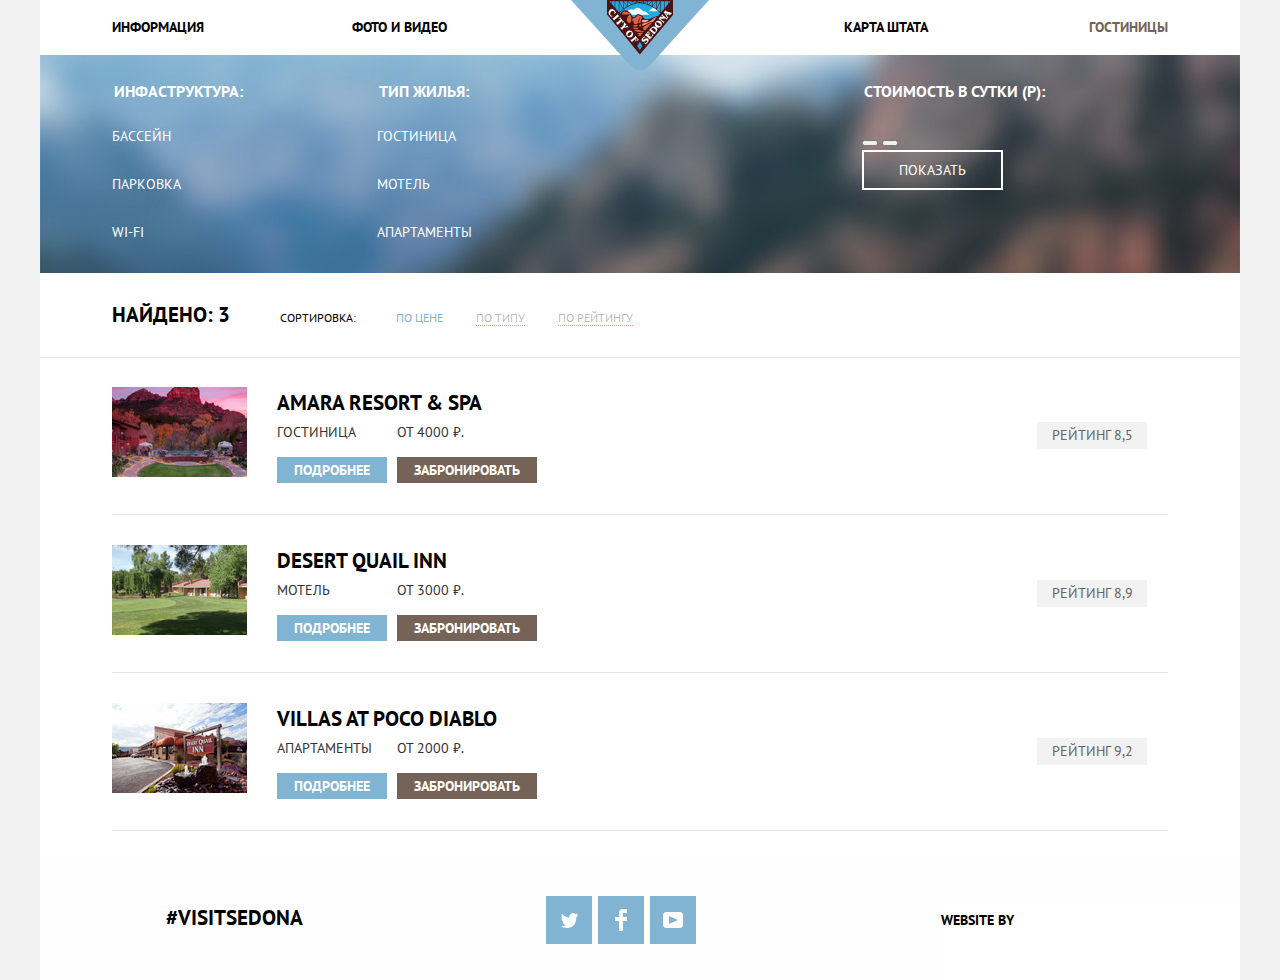
==== catalog.html @ f80f7713 "Добавляет оформление главной страницы" ====
<!DOCTYPE html>
<html lang="ru">

<head>
  <meta charset="utf-8">
  <title>HTML Academy: Седона</title>
  <link href="https://fonts.googleapis.com/css?family=PT+Sans:400,700&amp;subset=cyrillic" rel="stylesheet">
  <link href="css/normalize.css" rel="stylesheet">
  <link href="css/style.css" rel="stylesheet">
</head>

<body class= "catalog-page">
  <div class="general-background">
    <header class="main-header">

      <nav class="main-navigation">
        <a class="main-header-logo">
        <img src="img/logo-sedona.svg" width="138" height="70" alt="Логотип СЕДОНА">
        </a>
        <ul class="site-navigation">
          <li class="left-column">
            <a href="#">Информация</a>
          </li>
          <li class="left-column indent">
            <a href="#">Фото и Видео</a>
          </li>
          <li class="right-column">
            <a href="#">Карта штата</a>
          </li>
          <li class="right-column">
            <a class="current" href="catalog.html">Гостиницы</a>
          </li>
        </ul>
      </nav>

    </header>

  <main class="container">
    <div class="promo-catalog">
    <section class="filters">
      <h2 class="visually-hidden">Фильтр гостиниц</h2>

      <form class="filter" method="get" action="https://echo.htmlacademy.ru/" oninput="#">
        <fieldset>
          <legend class="name-search">
            Инфаструктура:
          </legend>
          <ul class="list-option">
            <li class="filter-option">
              <input class="visually-hidden filter-input filter-input-checkbox" type="checkbox" name="pool" id="filter-pool" checked>
                <label for="filter-pool">
              Бассейн
                </label>
            </li>
            <li class="filter-option">
              <input class="visually-hidden filter-input filter-input-checkbox" type="checkbox" name="parking" id="filter-parking">
                <label for="filter-parking">
              Парковка
                </label>
            </li>
            <li class="filter-option">
              <input class="visually-hidden filter-input filter-input-checkbox" type="checkbox" name="wifi" id="filter-wifi">
                <label for="filter-wifi">
              WI-FI
                </label>
            </li>
          </ul>

        </fieldset>

        <fieldset>
          <legend class="name-search">
            Тип жилья:
          </legend>
          <ul class="list-option">
            <li class="filter-option">
              <input class="visually-hidden filter-input filter-input-checkbox" type="checkbox" name="hotel " id="filter-hotel" checked>
                <label for="filter-hotel">
              Гостиница
                </label>
            </li>
            <li class="filter-option">
              <input class="visually-hidden filter-input filter-input-checkbox" type="checkbox" name="motel" id="filter-motel" checked>
                <label for="filter-motel">
              Мотель
                </label>
            </li>
            <li class="filter-option">
              <input class="visually-hidden filter-input filter-input-checkbox" type="checkbox" name="apartments" id="filter-apartments" checked>
                <label for="filter-apartments">
              Апартаменты
                </label>
            </li>
          </ul>

        </fieldset>
        <fieldset>
          <legend class="name-search">
            Стоимость в сутки (Р):
          </legend>

            <div class="filter-interval">
              <!-- <label>
                От
                <input type="number" name="min-interval" value="0">
              </label>
              <label>
                До
                <input type="number" name="max-interval" value="3000">
              </label> -->
            </div>

            <div class="filter-form">  <!--контейнеры для визуальной состовляющей кнопки выбора диапозона -->
              <div class="filter-range-wrapper">
                <div class="filter-range">
                  <div class="filter-range-scale">
                    <div class="filter-range-bar">
                    </div>
                  </div>

                <button class="filter-range-handle min">
                </button> <!-- ползунок-->
                <button class="filter-range-handle max">
                </button> <!-- ползунок-->
                </div>
              </div>
            </div>
            <button type="submit" class="filter-button"> Показать </button>

        </fieldset>

      </form>
    </section>
  </div>

    <section class="sorting">
      <div class="sorting-results-left">
        <p>
          Найдено: 3
        </p>
      </div>
      <div>
        <ul class="sorting-results-center">
          <li>
            Сортировка:
          </li>
          <li class="sorting-results-active">
            <a href="#" class="element-active"> По цене</a>
          </li>
          <li class="sorting-results-active">
              <a  href="#"> По типу</a>
          </li>
          <li class="sorting-results-active">
            <a  href="#">По рейтингу</a>
          </li>
        </ul>
      </div>
      <div class="sorting-results-right">      <!-- контейнер для стрелочек -->
        <a class="arrow-icon-down" href="#"> </a>
        <a class="arrow-icon-up" href="#"> </a>
      </div>
    </section>

    <section class="catalog">
      <h2 class="visually-hidden">Каталог гостиниц</h2>
      <ul class="catalog-list">

        <li class="catalog-item">

          <div class="catalog-item-image">
            <a href="catalog-item.html">
                <img src="img/1-hotel.jpg" alt="Гостиница Amara Resort & Spa" width="135" height="90">
              </a>
          </div>

          <div class="catalog-item-info">

          <h3 >
            <a href="catalog-item" class="item-name">Amara Resort & Spa </a>
          </h3>

          <div class="price-type">
          <p>
            Гостиница
          </p>
          <p>
             От 4000 ₽.
          </p>

          </div>
          <a class="detail" href="#">Подробнее</a>
          <a class="button" href="#">Забронировать</a>
          </div>

          <div class="rating star">
            Рейтинг 8,5
          </div>
        </li>

        <li class="catalog-item">

          <div class="catalog-item-image">
            <a href="catalog-item.html">
                <img src="img/2-hotel.jpg" alt="Мотель Desert Quail Inn" width="135" height="90">
              </a>
          </div>

          <div class="catalog-item-info">
          <h3>
            <a href="catalog-item" class="item-name">Desert Quail Inn </a>
          </h3>

          <div class="price-type">
          <p>
            Мотель
          </p>
          <p>
             От 3000 ₽.
          </p>
        </div>
          <a class="detail" href="#">Подробнее</a>
          <a class="button" href="#">Забронировать</a>
          </div>

          <div class="rating star">
            Рейтинг 8,9
          </div>
        </li>

        <li class="catalog-item">

          <div class="catalog-item-image">
            <a href="catalog-item.html">
                <img src="img/3-hotel.jpg" alt="Апартаменты Villas At Poco Diablo " width="135" height="90">
              </a>
          </div>

          <div class="catalog-item-info">
          <h3>
            <a href="catalog-item" class="item-name">Villas At Poco Diablo </a>
          </h3>

          <div class="price-type">
          <p>
            Апартаменты
          </p>
          <p>
            От 2000 ₽.
          </p>
        </div>

          <a class="detail" href="#">Подробнее</a>
          <a class="button" href="#">Забронировать</a>
          </div>

          <div class="rating star">
            Рейтинг 9,2
          </div>
        </li>
      </ul>
    </section>
  </main>
  <footer class="main-footer">
    <div class="footer-hashtag">
      #VISITSEDONA
    </div>
    <div class="footer-social">
      <ul>
        <li>
          <a class="social-button" href="#">
            <span class="visually-hidden">Подписывайтесь в Twitter!</span>
            <svg xmlns="http://www.w3.org/2000/svg" xmlns:xlink="http://www.w3.org/1999/xlink" width="17" height="15" viewBox="0 0 17 15">
              <path fill="#FFF" d="M10.95.144c1.685-.496 2.984.27 3.577 1.179.673-.231 1.331-.481 2.011-.708a2.345 2.345 0 0 1-.857 1.768c.685.17 1.304-.491 1.304-.491-.169 1-1.006 1.788-1.563 2.024-.231 6.75-3.175 11.217-10.077 11.082h-.446c-.41 0-4.164-.46-4.898-1.887 2.271.196 3.893-.422 4.693-1.177-.96-.3-2.679-.477-2.979-2.95.349.106.564.228 1.19.119C1.705 8.247.374 7.53.448 5.33c.285.328 1.067.536 1.34.472C1.085 5.561-.182 2.442.894.85c1.818 1.854 3.735 3.606 7.152 3.773C8.254 2.33 9.183.793 10.95.144z"/>
            </svg>
          </a>
        </li>
        <li>
          <a class="social-button" href="#">
            <span class="visually-hidden">Присоединяйтесь в Facebook</span>
            <svg xmlns="http://www.w3.org/2000/svg" width="12" height="22" viewBox="0 0 12 22">
              <path fill="#FFF" d="M12 4V0H8a4 4 0 0 0-4 4v4H0v4h4v10h4V12h4V8H8V4h4z"/>
            </svg>
          </a>
        </li>
        <li>
          <a class="social-button" href="#">
            <span class="visually-hidden">Смотрите нас на Youtube</span>
            <svg xmlns="http://www.w3.org/2000/svg" xmlns:xlink="http://www.w3.org/1999/xlink" width="20" height="16" viewBox="0 0 20 16">
              <path fill="#FFF" d="M17 0H3C1.35 0 0 1.35 0 3v10c0 1.65 1.35 3 3 3h14c1.65 0 3-1.35 3-3V3c0-1.65-1.35-3-3-3zM6.027 11.998V4.002L15.014 8l-8.987 3.998z"/>
            </svg>
          </a>
        </li>
      </ul>
    </div>
    <div class="footer-copyright">
      <p>
        Website by
      </p>
      <a class="html-academy" href="https://up.htmlacademy.ru/htmlcss/22">
        <span class="visually-hidden">Разработано HTML Academy</span>
        <svg id="Layer_1" data-name="Layer 1" xmlns="http://www.w3.org/2000/svg" viewBox="0 0 108.08 36.85"><title>logo-htmlacademy-small1</title>
          <path fill="#231f20" d="M44.61,26.88a2,2,0,0,0,.55-0.1v1.33a3.25,3.25,0,0,1-1.18.21,1.67,1.67,0,0,1-1.67-1,4.84,4.84,0,0,1-3.14,1.08c-1.51,0-2.91-.83-2.91-2.55,0-2.13,2-2.79,3.71-2.79a11.08,11.08,0,0,1,2.17.25v-0.3c0-1-.76-1.77-2.19-1.77a7.42,7.42,0,0,0-3,.64v-1.7a10.21,10.21,0,0,1,3.19-.55c2.36,0,3.81,1.12,3.81,3.65v3a0.54,0.54,0,0,0,.49.59h0.17Zm-6.44-1.13A1.35,1.35,0,0,0,39.63,27h0.11a3.39,3.39,0,0,0,2.41-1V24.58a9.72,9.72,0,0,0-1.81-.21c-1,0-2.16.33-2.16,1.38h0Zm12.36-6.11a5,5,0,0,1,2.57.64V22a4.08,4.08,0,0,0-2.3-.7,2.75,2.75,0,1,0,0,5.49,5,5,0,0,0,2.43-.64v1.71a6.27,6.27,0,0,1-2.76.57A4.21,4.21,0,0,1,46,24.51q0-.21,0-0.41a4.32,4.32,0,0,1,4.18-4.46h0.38Zm12.17,7.24a2,2,0,0,0,.55-0.1v1.33a3.25,3.25,0,0,1-1.18.21,1.67,1.67,0,0,1-1.67-1,4.84,4.84,0,0,1-3.14,1.08c-1.51,0-2.91-.83-2.91-2.55,0-2.13,2-2.79,3.71-2.79a11.08,11.08,0,0,1,2.17.25v-0.3c0-1-.76-1.77-2.19-1.77a7.42,7.42,0,0,0-3,.64v-1.7a10.21,10.21,0,0,1,3.19-.55c2.36,0,3.81,1.12,3.81,3.65v3a0.54,0.54,0,0,0,.49.59h0.17Zm-6.44-1.13A1.35,1.35,0,0,0,57.73,27h0.11a3.39,3.39,0,0,0,2.41-1V24.58a9.72,9.72,0,0,0-1.81-.21c-1.06,0-2.16.33-2.16,1.38h0ZM73,16V28.2H71.35V26.88a3.88,3.88,0,0,1-3.19,1.54,4.4,4.4,0,0,1,0-8.78,3.81,3.81,0,0,1,3,1.3V16H73Zm-4.53,5.22a2.76,2.76,0,1,0,0,5.52A2.86,2.86,0,0,0,71.15,25V23A2.91,2.91,0,0,0,68.49,21.27ZM79,19.64c3.31,0,4.46,2.68,3.92,5.09H76.7c0.21,1.5,1.67,2.11,3.19,2.11a6.11,6.11,0,0,0,2.64-.59v1.6a7.14,7.14,0,0,1-3,.57C77,28.42,74.78,27,74.78,24a4.18,4.18,0,0,1,4-4.39H79Zm0.09,1.54a2.28,2.28,0,0,0-2.44,2.1v0.06H81.3A2,2,0,0,0,79.13,21.18Zm5.73,7V19.87h1.65v1a3.81,3.81,0,0,1,2.78-1.27A2.86,2.86,0,0,1,91.89,21a4.12,4.12,0,0,1,2.91-1.33A3.06,3.06,0,0,1,98,23V28.2h-1.9V23.05a1.59,1.59,0,0,0-1.42-1.75H94.42a2.8,2.8,0,0,0-2.07,1.12V28.2h-1.9V23.05A1.59,1.59,0,0,0,89,21.31H88.8a3,3,0,0,0-2.21,1.29v5.63H84.86Zm21.31-8.33h1.9l-3.91,9.46c-0.9,2.17-2.09,2.86-3.35,2.86a4.76,4.76,0,0,1-1.1-.14V30.46a2.86,2.86,0,0,0,.85.12c0.9,0,1.58-.64,2.07-1.9l0.17-.42-4-8.4h2l2.86,6.29ZM38.73,1.46V6.22a3.81,3.81,0,0,1,2.7-1.14,3.25,3.25,0,0,1,3.44,3.4v5.15H43V8.72a1.81,1.81,0,0,0-1.61-2h-0.3a2.93,2.93,0,0,0-2.32,1.39v5.52h-1.9V1.46h1.9ZM49.94,2.31v3h3V6.91h-3v3.81c0,1.1.5,1.46,1.58,1.46a4.49,4.49,0,0,0,1.69-.33v1.6A6.8,6.8,0,0,1,51,13.8a2.55,2.55,0,0,1-2.86-2.74V6.89H46.58V5.26h1.5V2.74Zm5.4,11.31V5.28H57v1A3.81,3.81,0,0,1,59.77,5a2.86,2.86,0,0,1,2.6,1.33A4.12,4.12,0,0,1,65.28,5,3.06,3.06,0,0,1,68.44,8.4v5.21h-1.9V8.46a1.59,1.59,0,0,0-1.42-1.75H64.89a2.8,2.8,0,0,0-2.07,1.12v5.78h-1.9V8.46A1.59,1.59,0,0,0,59.5,6.71H59.27A3,3,0,0,0,57.06,8v5.63H55.34ZM71.17,1.45H73V13.6H71.17V1.45ZM14.71,0H14.55L0,1.54V28.21l14.55,8.66,14.55-8.66V1.54Zm12.5,27.1L14.55,34.64,1.9,27.12V16.18l12.59,7.5V25L5.86,19.9v1.31l8.68,5.21v1.39L5.87,22.65V24l8.68,5.21,8.75-5.24V18.31L27.2,16V27.12Zm0-12.53-3.48,2-1.6,1L14.51,13v1.31L21,18.23H21l-0.14.09-1,.54-5.37-3.2V17l4.24,2.52-1,.67-3.2-1.9v1.31l2.1,1.24L14.5,22.1,2,14.65,14.51,7.11Zm0-1.32L14.49,5.76,1.91,13.25v-10L14.56,1.92,27.21,3.25v10h0Z" transform="translate(0 -0.02)/>
        </svg>

      </a>
    </div>
  </footer>
  </div>
</body>

</html>
---- css/style.css ----
body {
  margin: 0;
  padding: 0;

  font-family: "PT Sans", Arial, sans-serif;
  font-size: 14px;
  line-height: 24px;
  font-weight: 700;
  color: #000000;
  text-transform: uppercase;

  background-color: #f2f2f2;
}
a {
  text-decoration: none;
}
.visually-hidden {
  position: absolute;
  width: 1px;
  height: 1px;
  margin: -1px;
  border: 0;
  padding: 0;
  clip: rect(0 0 0 0);
  overflow: hidden;
}
.general-background {
  background-color: #ffffff;
}
.main-navigation {
  font-size: 14px;
  line-height: 26px;
  font-weight: 700;
  color: #000000;

}
.site-navigation {
  list-style:none;
  padding: 0;
}
.site-navigation a {
  color: #000000;
 text-decoration: none;   /*Оставлю обнуление, без него страшно, вдруг все сломается как-нибудь */
}
.site-navigation a:hover,
.site-navigation a:focus {
  color: #81b3d2;
 }
.site-navigation a:active {
  color: #000000;
  opacity: 0.3;
 }
.site-navigation a.current {
  color: #766357;
}
.site-navigation a.current:hover,
.site-navigation a.current:focus {
  color: #766357;
   }
.site-navigation a.current:active {
  color: #766357;
  opacity: 1;
 }
 .promo {
   background-image: url(../img/background.jpg);
   background-repeat: no-repeat;
   /* background-position: -56px; */
 }
 .promo-catalog {
   background-image: url(../img/catalog.jpg);
   background-repeat: no-repeat;
   /* background-position: -56px; */
   background-color: #303a3c;
   color: #ffffff;
 }
 .container .visually {
   font-size: 21px;
   font-weight: 700;
   line-height: 26px;
 }
 .container .visually,
 .container .visually-features {
   text-align: center;
 }

.features h2 {
  color: #333333 ;
  font-size: 14px;
  line-height: 26px;
  font-weight: 400;
}
.item-recommendations {
  background-color: #ffffff;
}
.features-list,
.features-item-recommendations {
  list-style: none;
}
.features-item,
.item-recommendations {
  text-align: center;
}
.features-item h3,
.item-recommendations h4 {
  font-size: 21px;
}
.features-item p,
.item-recommendations p {
  font-size: 14px;
  line-height: 21px;
  color: #333333 ;
  font-weight: 400;
}
.search {
  text-align: center;
  background-color: #ffffff;

}
.booking h2 {
  font-size: 30px;
  line-height: 36px;
  text-align: center;
}
.booking .booking-info {
  font-size: 14px;
  line-height: 24px;
  font-weight: 400;
  color:#333333;
  text-align: center;
}
.button-search {
  font: inherit;

  font-size: 21px;
  line-height: 26px;
  text-align: center;
  vertical-align: middle;
  color: #ffffff;
  border: none;
  width: 568px;
  height: 86px;

  background-color: #766357;
}
.booking .button-search:hover,
.booking .button-search:focus {
  background-color: #604e43;
}
.booking .button-search:active {
  background-color: #503e33;
  color: rgba(255, 255, 255, 0.3);
}
.booking .departure,
.booking .arrival {
  font-size: 14px;
}
.input-field {
  background-color: #f2f2f2;
  border: none;
  font-size: 14px;
  line-height: 26px;
  width: 308px;
  height: 36px;
  text-transform: uppercase;

}
.input-field:hover,
.input-field:focus {
  background-color: #ebebeb;
  border: none;
}
.input-field:focus {
  background-color: #ffffff;


}
.appointment-item .input-field::placeholder {
  color: #000000;
  font-weight: 700;
  opacity: 1;
}

input.days {
  width: 114px; /*тут будут иконки и размеры изменю */
  height: 38px;
}
.button-blue {
  font: inherit;
  color: #ffffff;
  background-color: #81b3d2;
  font-size: 21px;
  font-weight: 700;
  line-height: 26px;
  padding: 17px 20px 22px 20px;
  border: none;
  text-transform: uppercase;
  width: 458px;
}
.button-blue:hover,
.button-blue:focus {
  background-color: #669ec0;
}
.button-blue:active {
    background-color: #5496bd;
    color: rgba(255, 255, 255, 0.3);
}
.filter fieldset {
  border: none;
  margin: 0;
  padding: 0;
}
.filter legend {
  font-size: 16px;
  line-height: 21px;
}
.filter ul {
  list-style: none;
  font-size: 14px;
  line-height: 21px;
  font-weight: 400;
}
.filter .filter-button {
  font: inherit;
  color: #ffffff;
  padding: 6px 35px;
  font-weight: 400;
  text-align: center;
  text-transform: uppercase;
  background: 0 0;
  border: 2px solid #ffffff;

}
.filter .filter-button:hover,
.filter .filter-button:focus {
  color :#000000;
  background-color: #ffffff;
  border: none;
}
.sorting-results-left p {
  font-size: 21px;
  line-height: 26px;
  color: #000000;
  text-transform: uppercase;
}
.sorting-results-center li {
  font-size:12px;
  line-height: 18px;
  font-weight: 400;
  text-transform: uppercase;
  list-style: none;
}
.sorting-results-active a{
  color: rgba(0, 0, 0, 0.3);
  border-bottom: 1px dotted #81b3d2;
  text-decoration: none;
}
.sorting-results-active a:hover,
.sorting-results-active a:focus {
  color: #81b3d2;
}
.sorting-results-active a:active {
  color: #000000;
  border-bottom: 1px dashed transparent;
}
.sorting-results-active .element-active {
  color: #81b3d2;
  text-decoration: none;
  border-bottom: none;
}
.sorting-results-active .element-active:hover,
.sorting-results-active .element-active:focus {
  color: #81b3d2;
}
.sorting-results-active .element-active:active {
  color: #81b3d2;
}
.catalog li{
  list-style: none;
}
.catalog .item-name {
  color: #000000;
  font-size: 21px;
  line-height: 26px;
  font-weight: 700;
  text-decoration: none;
}
.catalog .item-name:hover,
.catalog .item-name:focus {
  color: #81b3d2;
}
.catalog .item-name:active {
  color: rgba(0, 0, 0, 0.3);
}
.catalog .price-type {
  color: #333333;
  font-size: 14px;
  font-weight: 400;
  line-height: 21px;
}
.detail {
  line-height: 21px;
  padding: 4px 17px;
  line-height: 21px;
  background-color: #81b3d2;
  color: #ffffff;
  border: none;
  text-decoration: none;
}
.detail:hover,
.detail:focus {
  background-color: #669ec0;
}
.detail:active {
  background-color: #5496bd;
  color: rgba(255, 255, 255, 0.3);
}
.button {
  padding: 4px 17px;
  line-height: 21px;
  background-color: #766357;
  color: #ffffff;
  border: none;
  text-decoration: none;
}
.button:hover,
.button:focus {
  background-color: #604e43;
}
.button:active {
  background-color: #503e33;
  color: rgba(255, 255, 255, 0.3);
}
.rating {
  color: #666666;
  font-size: 14px;
  font-weight: 400;
  line-height: 21px;
  width: 110px;
  background-color: #f2f2f2;
  text-align: center;
  padding-top: 3px;
  padding-bottom: 3px;

}
.footer-hashtag {
  font-size: 21px;
  line-height: 26px;
  color:#000000;
  font-weight: 700;
  border: none;
  text-align: center;


}
.footer-social ul {
  list-style: none;
  text-align: center;
}

.social-button {
  color: #81b3d2;
  text-decoration: none;
}

.social-button:hover,
.social-button:focus {
  color: #669ec0;
}

.social-button:active {
  color: #5496bd;
}
.footer-copyright {
  text-align: center;
  background-color: #ffffff;
}
.footer-copyright p {
  font-size: 14px;
  line-height: 26px;
}
.footer-copyright a {
  color: #000000;
  text-decoration: none;
}

.footer-copyright a:hover,
.footer-copyright a:focus {
  color: #81b3d2;
}

.footer-copyright a:active {
  color: #bdbbbc;
}



 /* СЕТКА header */

 .general-background {
  display: block;
  max-width: 1200px;
  width: 100%;
  min-width: 768px;
  margin-left: auto;
  margin-right: auto;

}
.main-header {
  /* margin-bottom: 56px; */
}
.main-navigation {
  display: flex;
  flex-direction: column;
  align-items: center;
}
.main-header-logo {
  width: 138px;
  height: 72px;
  order: 0;
  position: absolute;
  z-index: 2;

}
.site-navigation {
  display: flex;
  flex-direction: row;
  margin: 0;
  padding-left: 0;
  list-style: none;
  width: 1200px;

}
.left-column {
  width: 20%;
  padding-top:14px;
  padding-bottom: 15px;
  text-align: left;
  padding-left: 6%;
  box-sizing: border-box;
}
.indent {
  margin-right: 20%;
}
.right-column {
  width: 20%;
  padding-top: 14px;
  padding-bottom: 15px;
  text-align: right;
  padding-right: 6%;
  box-sizing: border-box;
}





/* СЕТКА промо */
.promo {
  position: relative;
  padding-top: 77px;
  height: 433px;
  background-size: cover;
}
.promo::after {
  content:'';
  position: absolute;
  bottom: 0px;
  left: 0px;
  display: block;
  width: 100%;
  height: 58px;
  background-image: url(../img/mask.svg);
  background-repeat: no-repeat;
  background-size: 100% 58px;
}
.promo img {
  display: block;
  margin: 0 auto;
  padding-bottom: 144px;
}



/* СЕТКА причина */
.cause {
  padding-top: 59px;
  padding-bottom: 50px;
  width: 600px;
  margin: 0 auto;
}
.cause .visually,
.cause .visually-features {
  margin: 0;
}
.cause .visually {
  margin-bottom: 29px;
}

/* Сетка преимущества с крупными блоками */
.features-list {
  display: flex;
  flex-wrap: wrap;
  padding: 0;
  margin-top: 0;
  margin-bottom: 0;
}
.features-item {

}
.features-item-container {
  display: flex;
}
.features-item-text-container {
  background-color: #81b3d2;
  color: #ffffff;
}
.features-item-text-container h3,
.features-item-text-container p  {
  margin: 0;
}
.features-item-text-container h3 {
  padding-top:45px;
  padding-bottom: 23px;
  width: 50%;
  margin-left: auto;
  margin-right: auto;
}
.features-item-text-container p {
  padding-bottom: 23px;
  width: 70%;
  margin-left: auto;
  margin-right: auto;

  color: #ffffff;
}
.features-item-text-container p:last-child {
  padding-bottom: 0px;
}
.features-item:nth-child(2) .features-item-text-container {
  order:2;
}
.features-item:nth-child(2) .features-item-img-container {
  order:1
}

.features-item-img-container {
  align-items: center;
  justify-content: center;
  height: 256px;
  overflow: hidden;
}


/* Сетка преимущества с h4 */
.features-item-recommendations {
  display: flex;
  flex-wrap: wrap;
  padding: 0;
  margin:0;
  list-style: none;

}
.features-item-recommendations li {
  flex-grow: 1;
  width: 33%;
  margin-top: 158px;
  padding-bottom: 84px;
}
.item-recommendations h4,
.item-recommendations p {
  margin: 0;
}
.item-recommendations h4 {
  padding-bottom: 22px;
  position: relative;
}
.item-recommendations p {
  width: 75%;
  margin-left: auto;
  margin-right: auto;
}

/* Последняя сетка преимуществ */
.last-features {
  display: flex;
  flex-wrap: wrap;
  padding: 0;
  margin:0;
  list-style: none;
  width: 100%;
  background-color: #eeeeee;
}
.last-features  {
  flex-grow: 1;
  width: 33.33%;
}
.last-features h3,
.last-features p  {
  margin: 0;
}
.last-features h3 {
  margin-top: 41px;
  padding-bottom: 22px;
  width: 40%;
  margin-left: auto;
  margin-right: auto;
}
.last-features p {
  padding-bottom: 23px;
  width: 70%;
  margin-left: auto;
  margin-right: auto;
}
.last-features p:last-child {
  padding-bottom: 59px;
}

/* Сетка бронирования */
.search {
  width: 568px;
  margin: 0 auto;
  padding: 0;
}
.search h2,
.search p {
  margin-bottom: 0;
}
.search h2 {
  margin-top: 44px;
  padding-bottom: 22px;
}
.search p {
  margin-top: 0px;
  padding-bottom: 39px;
  /* padding-bottom: 29px; */
}

/* Сетка для формы поиска */
.map {
  position: relative;
  background-color: green;
  background-image: url(../img/map.png);
  height: 593px;
  background-position: center 0;
  background-size: cover;
  position: relative;
}

.search-form {
  width: 458px;
  height: 287px;
  margin: 0;
  padding: 0;
  margin-right: auto;
  margin-left: auto;
  padding: 55px;
  background-color: #ffffff;

}
.appointment-form button{
  margin-right: auto;
  margin-left: auto;
}
.appointment-item {
  display: flex;
  align-items: center;
  position: relative;
}
.search-form p {
  margin-top: 0;
  margin-bottom: 29px;
}
.appointment-item label {
  margin-right: auto;
}
.arrival {
  padding-right: 21px;
}
.departure {
  padding-right: 17px;
}
.appointment-item .travel,
.appointment-item .travel {
  height: 38px;
  padding-top: 0;
  padding-bottom:0;
}
.search-form input:nth-child(3),
.search-form input:nth-child(4) {
  height: 38px;
  width: 38px;
  padding-top:0;
  padding-bottom:0;
  text-align: center;
}
.line-input {
  display: flex;
  justify-content: space-between;

}
.adulta-line-input label {
  padding-right: 41px;
}

.children-line-input label{
  padding-right: 27px;
}
.adulta-line-input p,
.children-line-input p {
  margin-bottom: 52px;
}

/*Cетка подвала  */
.main-footer {
  display: flex;
  width: 100%;
  justify-content: space-between;
  margin: 0;
  padding: 0;
  background-color: rgba(254,254,254,.9);
}
.footer-hashtag {
  padding-left: 126px;
  margin-top: 45px;
  padding-bottom: 49px;
}
.footer-social ul {
  display: flex;
  flex-wrap: wrap;
  justify-content: space-between;
  width: 150px;
  padding: 0px;
  margin: 0 auto;
  margin-top: 36px;
}
.social-button {
  display: flex;
  position: relative;
  width: 46px;
  height: 48px;
  background-color: #81b3d2;
  align-items: center;
  justify-content: center;
}
.social-button:hover,
.social-button:focus {
  background-color: #669ec0;
}
.social-button:active {
  background-color: #5496bd;
}
.social-button:active path {
  opacity: 0.3;
}

.footer-copyright {
  padding-right: 101px;
  margin-top: 39px;
  padding-bottom: 40px;
}
.footer-copyright p {
  margin: 0;
  padding-right: 8px;
}
.footer-copyright {
  display: flex;
  width: 200px;
  align-items: center;
  justify-content: center;
}
.html-academy {
  display: flex;
  width: 115px;
  height: 41px;
}
.html-academy {
  background-color: #ffffff;
}
.html-academy:hover path,
.html-academy:focus path {
  fill: #81b3d2;
}
.html-academy:active path {
  fill: #bdbbbc;
}




/*Год спустя делаю иконки */
.home-element::before {
  content: '';
  position: absolute;
  width: 75px;
  height: 72px;
  bottom: 75px;
  left: 41%;
  background-image: url(../img/icon-1.svg);
  background-repeat: no-repeat;
}
.food-element::before {
  content: '';
  position: absolute;
  width: 74px;
  height: 70px;
  bottom: 75px;
  left: 41%;
  background-image: url(../img/icon-3.svg);
  background-repeat: no-repeat;
}
.souvenir-element::before {
  content: '';
  position: absolute;
  width: 64px;
  height: 76px;
  bottom: 75px;
  left: 41%;
  background-image: url(../img/icon-2.svg);
  background-repeat: no-repeat;
}

button.icon-calendar {
  margin: 0;
  padding: 0;
}
.icon-calendar {
  position: relative;
  width: 38px;
  height: 38px;
  background-color: #f2f2f2;
  border: 0;
  cursor: pointer;
}
.icon-calendar:hover path,
.icon-calendar:focus path {
  fill: #000000;
}
.icon-calendar:active path {
  fill:#81b3d2;
}



.btn-minus-icon,
.btn-plus-icon {
  position: relative;
  width: 38px;
  height: 38px;
  padding: 0px;;
  margin: 0;
  background-color: #f2f2f2;
  border: 0;
  cursor: pointer;
}
.btn-minus-icon::before {
  content: '';
  position: absolute;
  width: 12px;
  height: 3px;
  background-image: url(../img/grey-minus.png);
  bottom: 17px;
  left: 13px;
}
.btn-minus-icon:hover::before,
.btn-minus-icon:focus::before {
  background-image: url(../img/black-minus.png);
}
.btn-minus-icon:active::before {
  background-image: url(../img/blue-minus.png);
}

.btn-plus-icon::before {
  content: '';
  position: absolute;
  width: 11px;
  height: 11px;
  background-image: url(../img/grey-plus.png);
  bottom: 13px;
  left: 14px;
}
.btn-plus-icon:hover::before,
.btn-plus-icon:focus::before {
  background-image: url(../img/black-plus.png);
}
.btn-plus-icon:active::before {
  background-image: url(../img/blue-plus.png);
}







/* Сетка для фильтров к каталогу */
.filter {
  display: flex;
  justify-content: flex-start;
  padding-right: 6%;
  padding-left: 6%;
  padding-bottom: 30px;
  padding-top: 26px;
}
.list-option li:first-child,
.list-option li:nth-child(2) {
  padding-bottom: 27px;
}

.filter fieldset:first-child {
  width: 265px;
}
.filter fieldset:nth-child(2) {
  width: 485px;
}

.list-option {
  padding-left: 0px;
  margin: 0;
}
.filter fieldset:last-child {
  ;
}
.name-search {
  padding-bottom: 24px;
}





/* Сетка для сортировки */
.sorting {
  display:flex;
  align-items: baseline;
  margin: 0;
  padding: 29px 6%;
  border-bottom: 1px solid #e5e5e5;
}
.sorting p {
  margin: 0;
  margin-right: 50px;
}


.sorting-results-center {
  display: flex;
  margin: 0;
  padding: 0;
  justify-content: flex-start;
  align-content: stretch;
}
.sorting-results-center li:first-child {
  padding-right: 40px;
}
.sorting-results-center li:nth-child(2),
.sorting-results-center li:nth-child(3) {
  padding-right: 33px;
}
.sorting-results-center li:last-child {
  margin-right: 505px;
}


/*  Сетка для каталога*/
.catalog-list {
  padding:0;
  margin:0;
  padding: 29px 6%;

}
.catalog-item {
  display: flex;
  width: 100%;
  flex-wrap: wrap;
  justify-content: flex-start;
  align-items: center ;
  padding-bottom: 30px;
  border-bottom: 1px solid #e5e5e5;
}
.catalog-list .catalog-item:nth-child(2),
.catalog-list .catalog-item:nth-child(3) {
  padding-top: 30px;

}
.catalog-item .catalog-item-image {
  padding-top: ;
  margin-right: 30px;
}
.catalog-item .catalog-item-info {
  margin-right: 500px;
}
.catalog-item-info h3 {
  margin-top: 0;
  margin-bottom: 6px;
}
.price-type {
  display: flex;
  justify-content: flex-start;
  align-items: center;

}
.price-type p {
  width: 120px;
  margin: 0;
  margin-bottom: 15px;
}
.detail {
  margin-right: 6px;
}
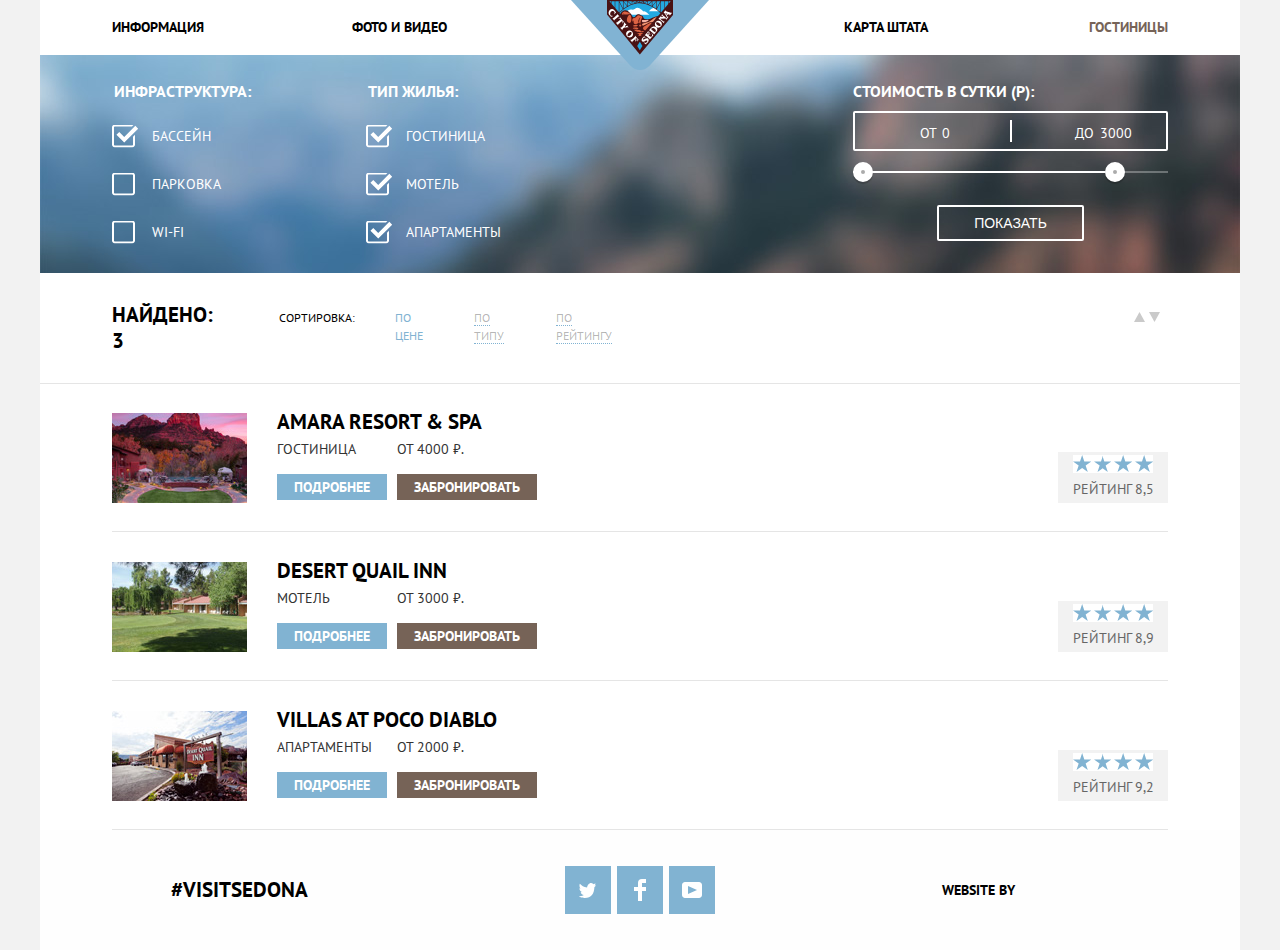
==== commit 18d0932f: "Добавляет исправления footer'a и разметки в catalog'e" ====
--- a/catalog.html
+++ b/catalog.html
@@ -43,24 +43,24 @@
       <form class="filter" method="get" action="https://echo.htmlacademy.ru/" oninput="#">
         <fieldset>
           <legend class="name-search">
-            Инфаструктура:
+            Инфраструктура:
           </legend>
-          <ul class="list-option">
-            <li class="filter-option">
-              <input class="visually-hidden filter-input filter-input-checkbox" type="checkbox" name="pool" id="filter-pool" checked>
-                <label for="filter-pool">
+          <ul class="filter-checkboxes">
+            <li>
+              <input class="visually-hidden filter-checkbox" type="checkbox" name="pool" id="pool" checked>
+                <label for="pool">
               Бассейн
                 </label>
             </li>
-            <li class="filter-option">
-              <input class="visually-hidden filter-input filter-input-checkbox" type="checkbox" name="parking" id="filter-parking">
-                <label for="filter-parking">
+            <li>
+              <input class="visually-hidden filter-checkbox" type="checkbox" name="parking" id="parking">
+                <label for="parking">
               Парковка
                 </label>
             </li>
-            <li class="filter-option">
-              <input class="visually-hidden filter-input filter-input-checkbox" type="checkbox" name="wifi" id="filter-wifi">
-                <label for="filter-wifi">
+            <li>
+              <input class="visually-hidden filter-checkbox" type="checkbox" name="wifi" id="wifi">
+                <label for="wifi">
               WI-FI
                 </label>
             </li>
@@ -72,62 +72,43 @@
           <legend class="name-search">
             Тип жилья:
           </legend>
-          <ul class="list-option">
-            <li class="filter-option">
-              <input class="visually-hidden filter-input filter-input-checkbox" type="checkbox" name="hotel " id="filter-hotel" checked>
-                <label for="filter-hotel">
+          <ul class="filter-checkboxes">
+            <li>
+              <input class="visually-hidden filter-checkbox" type="checkbox" name="hotel" id="hotel" checked>
+                <label for="hotel">
               Гостиница
                 </label>
             </li>
-            <li class="filter-option">
-              <input class="visually-hidden filter-input filter-input-checkbox" type="checkbox" name="motel" id="filter-motel" checked>
-                <label for="filter-motel">
+            <li>
+              <input class="visually-hidden filter-checkbox" type="checkbox" name="motel" id="motel" checked>
+                <label for="motel">
               Мотель
                 </label>
             </li>
-            <li class="filter-option">
-              <input class="visually-hidden filter-input filter-input-checkbox" type="checkbox" name="apartments" id="filter-apartments" checked>
-                <label for="filter-apartments">
+            <li>
+              <input class="visually-hidden filter-checkbox" type="checkbox" name="apartments" id="apartments" checked>
+                <label for="apartments">
               Апартаменты
                 </label>
             </li>
           </ul>
 
         </fieldset>
-        <fieldset>
-          <legend class="name-search">
-            Стоимость в сутки (Р):
-          </legend>
-
-            <div class="filter-interval">
-              <!-- <label>
-                От
-                <input type="number" name="min-interval" value="0">
-              </label>
-              <label>
-                До
-                <input type="number" name="max-interval" value="3000">
-              </label> -->
+        <div class="filter-range">
+          <div class="filter-range-title">Стоимость в сутки (р):</div>
+            <div class="price-controls">
+              <label class="min-price">от <input type="text" name="min-price" value="0"></label>
+              <label class="max-price">до <input type="text" name="max-price" value="3000"></label>
             </div>
-
-            <div class="filter-form">  <!--контейнеры для визуальной состовляющей кнопки выбора диапозона -->
-              <div class="filter-range-wrapper">
-                <div class="filter-range">
-                  <div class="filter-range-scale">
-                    <div class="filter-range-bar">
-                    </div>
-                  </div>
-
-                <button class="filter-range-handle min">
-                </button> <!-- ползунок-->
-                <button class="filter-range-handle max">
-                </button> <!-- ползунок-->
-                </div>
-              </div>
+            <div class="range-controls">
+            <div class="scale">
+            <div class="bar"></div>
             </div>
-            <button type="submit" class="filter-button"> Показать </button>
-
-        </fieldset>
+            <div class="range-toggle range-toggle-min"></div>
+            <div class="range-toggle range-toggle-max"></div>
+            </div>
+            <button class="btn-transparent" type="submit">Показать</button>
+        </div>
 
       </form>
     </section>
@@ -156,8 +137,15 @@
         </ul>
       </div>
       <div class="sorting-results-right">      <!-- контейнер для стрелочек -->
-        <a class="arrow-icon-down" href="#"> </a>
-        <a class="arrow-icon-up" href="#"> </a>
+        <a class="arrow-icon-up" href="#">
+          <svg xmlns="http://www.w3.org/2000/svg" width="11" height="10" viewBox="0 0 11 10"><path fill="#cacaca" d="M5.5 0L0 10h11z"/></svg>
+       </a>
+
+        <a class="arrow-icon-down" href="#">
+          <svg xmlns="http://www.w3.org/2000/svg" width="11" height="10" viewBox="0 0 11 10"><path fill="#cacaca" d="M5.5 10L0 0h11"/></svg>
+        </a>
+
+
       </div>
     </section>
 
@@ -192,8 +180,13 @@
           <a class="button" href="#">Забронировать</a>
           </div>
 
-          <div class="rating star">
+          <div class="rating">
+            <p class="star">
+              <span class="visually-hidden">Рейтинг жилья 4 звезды</span>
+            </p>
+            <p>
             Рейтинг 8,5
+            </p>
           </div>
         </li>
 
@@ -222,8 +215,13 @@
           <a class="button" href="#">Забронировать</a>
           </div>
 
-          <div class="rating star">
+          <div class="rating">
+            <p class="star">
+              <span class="visually-hidden">Рейтинг жилья 3 звезды</span>
+            </p>
+            <p>
             Рейтинг 8,9
+            </p>
           </div>
         </li>
 
@@ -253,8 +251,13 @@
           <a class="button" href="#">Забронировать</a>
           </div>
 
-          <div class="rating star">
+          <div class="rating">
+            <p class="star">
+              <span class="visually-hidden">Рейтинг жилья 2 звезды</span>
+            </p>
+            <p>
             Рейтинг 9,2
+          </p>
           </div>
         </li>
       </ul>
--- a/css/style.css
+++ b/css/style.css
@@ -372,7 +372,6 @@
 }
 .footer-copyright {
   text-align: center;
-  background-color: #ffffff;
 }
 .footer-copyright p {
   font-size: 14px;
@@ -632,7 +631,6 @@
 .search p {
   margin-top: 0px;
   padding-bottom: 39px;
-  /* padding-bottom: 29px; */
 }
 
 /* Сетка для формы поиска */
@@ -715,14 +713,23 @@
   display: flex;
   width: 100%;
   justify-content: space-between;
+  align-items: center;
   margin: 0;
   padding: 0;
   background-color: rgba(254,254,254,.9);
+  padding-top: 36px;
+  padding-bottom: 36px;
+}
+.over-map {
+  position: relative;
+  z-index: 1;
+  margin-top: -120px;
 }
 .footer-hashtag {
-  padding-left: 126px;
-  margin-top: 45px;
-  padding-bottom: 49px;
+  width: 33.33%;
+}
+.footer-social {
+  width: 33.33%;
 }
 .footer-social ul {
   display: flex;
@@ -731,7 +738,6 @@
   width: 150px;
   padding: 0px;
   margin: 0 auto;
-  margin-top: 36px;
 }
 .social-button {
   display: flex;
@@ -753,18 +759,13 @@
   opacity: 0.3;
 }
 
+.footer-copyright p {
+  margin: 0;
+  padding-right: 8px;
+}
 .footer-copyright {
-  padding-right: 101px;
-  margin-top: 39px;
-  padding-bottom: 40px;
-}
-.footer-copyright p {
-  margin: 0;
-  padding-right: 8px;
-}
-.footer-copyright {
-  display: flex;
-  width: 200px;
+  display: flex;
+  width: 33.33%;
   align-items: center;
   justify-content: center;
 }
@@ -773,9 +774,7 @@
   width: 115px;
   height: 41px;
 }
-.html-academy {
-  background-color: #ffffff;
-}
+
 .html-academy:hover path,
 .html-academy:focus path {
   fill: #81b3d2;
@@ -885,7 +884,26 @@
 .btn-plus-icon:active::before {
   background-image: url(../img/blue-plus.png);
 }
-
+.sorting-results-right {
+  width: 34px;
+}
+.arrow-icon-up {
+  /* padding-right: 10px; */
+}
+.arrow-icon-up:hover path,
+.arrow-icon-up:focus path {
+  fill: #000000;
+}
+.arrow-icon-up:active path{
+  fill: #81b3d2;
+}
+.arrow-icon-down:hover path,
+.arrow-icon-down:focus path {
+  fill: #000000;
+}
+.arrow-icon-down:active path{
+  fill: #81b3d2;
+}
 
 
 
@@ -901,31 +919,223 @@
   padding-bottom: 30px;
   padding-top: 26px;
 }
-.list-option li:first-child,
-.list-option li:nth-child(2) {
+.filter-checkboxes li:first-child,
+.filter-checkboxes li:nth-child(2) {
   padding-bottom: 27px;
 }
 
 .filter fieldset:first-child {
-  width: 265px;
+  width: 204px;
+  margin-right: 50px;
 }
 .filter fieldset:nth-child(2) {
   width: 485px;
 }
 
-.list-option {
+.filter-checkboxes {
   padding-left: 0px;
   margin: 0;
-}
-.filter fieldset:last-child {
-  ;
 }
 .name-search {
   padding-bottom: 24px;
 }
-
-
-
+.filter-range {
+  margin-right: 0;
+  margin-left: auto;
+}
+ /*Красивые чекбоксы  */
+ .visually-hidden:not(:focus):not(:active),
+input[type='checkbox'].visually-hidden,
+input[type='radio'].visually-hidden {
+  position: absolute;
+  width: 1px;
+  height: 1px;
+  margin: -1px;
+  border: 0;
+  padding: 0;
+  white-space: nowrap;
+  clip-path: inset(100%);
+  clip: rect(0 0 0 0);
+  overflow: hidden;
+}
+
+.filter-checkbox + label {
+  position: relative;
+  padding-left: 40px;
+  cursor: pointer;
+}
+
+.filter-checkbox + label::before {
+  content: "";
+  position: absolute;
+  left: 0;
+  top: 50%;
+  transform: translateY(-50%);
+  width: 23px;
+  height: 23px;
+  background-image: url("../img/checkbox-off.svg");
+  background-repeat: no-repeat;
+}
+
+.filter-checkbox:checked + label::before {
+  width: 27px;
+  background-image: url("../img/checkbox-on.svg");
+}
+
+.filter-checkbox:disabled + label {
+  color: #6a6a6a;
+}
+
+.filter-checkbox:disabled + label::before {
+  background-image: url("../img/checkbox-disabled-off.png");
+}
+
+.filter-checkbox:checked:disabled + label::before {
+  width: 27px;
+  background-image: url("../img/checkbox-disabled-on.png");
+}
+
+.filter-checkbox:focus + label::before {
+  outline: 1px dashed #ffffff;
+  outline-offset: 2px;
+}
+
+/*Сложный фильтр  */
+.filter-range {
+  width: 315px;
+  margin-left: auto;
+  margin-right: 0;
+  color: #ffffff;
+  text-transform: uppercase;
+}
+
+.filter-range-title {
+  margin-bottom: 9px;
+
+  font-weight: 600;
+  font-size: 16px;
+  line-height: 21px;
+}
+
+.price-controls {
+  position: relative;
+
+  height: 36px;
+  margin-bottom: 20px;
+
+  font-size: 0;
+  font-weight: 400;
+
+  border: 2px solid #ffffff;
+  border-radius: 2px;
+}
+
+.price-controls::after {
+  content: "";
+  position: absolute;
+  top: 50%;
+  left: 50%;
+
+  width: 2px;
+  height: 22px;
+
+  background: #ffffff;
+  transform: translate(-50%, -50%);
+}
+
+.price-controls label {
+  display: inline-block;
+
+  font-size: 14px;
+  line-height: 38px;
+  vertical-align: top;
+
+  cursor: pointer;
+}
+
+.price-controls .min-price,
+.price-controls .max-price {
+  width: 90px;
+  padding-left: 65px;
+}
+
+.price-controls input {
+  width: 50px;
+  margin: 0;
+
+  color: inherit;
+  font: inherit;
+
+  background: none;
+  border: none;
+}
+
+.range-controls {
+  position: relative;
+
+  margin-bottom: 32px;
+}
+
+.range-controls .scale {
+  height: 2px;
+
+  background: rgba(255, 255, 255, 0.3);
+}
+
+.range-controls .bar {
+  width: 80%;
+  height: 2px;
+
+  background: #ffffff;
+}
+
+.range-toggle {
+  position: absolute;
+  top: -9px;
+
+  width: 4px;
+  height: 4px;
+
+  background: #ababab;
+  border: 8px solid #ffffff;
+  border-radius: 50%;
+  box-shadow: 0 2px 1px 0 rgba(0, 1, 1, 0.2);
+  cursor: pointer;
+}
+
+.range-toggle:hover {
+  background: #1c4f80;
+}
+
+.range-toggle-min {
+  left: 0;
+}
+
+.range-toggle-max {
+  left: 80%;
+}
+
+.btn-transparent {
+  display: block;
+  margin: 0 auto;
+  padding: 6px 35px;
+
+  font-size: 14px;
+  line-height: 20px;
+  color: #ffffff;
+  text-transform: uppercase;
+
+  background: transparent;
+  border: 2px solid #ffffff;
+  border-radius: 2px;
+  cursor: pointer;
+}
+
+.btn-transparent:hover {
+  color: #000000;
+
+  background: #ffffff;
+}
 
 
 /* Сетка для сортировки */
@@ -965,7 +1175,7 @@
 .catalog-list {
   padding:0;
   margin:0;
-  padding: 29px 6%;
+  padding: 29px 6% 0px;
 
 }
 .catalog-item {
@@ -974,7 +1184,7 @@
   flex-wrap: wrap;
   justify-content: flex-start;
   align-items: center ;
-  padding-bottom: 30px;
+  padding-bottom: 28px;
   border-bottom: 1px solid #e5e5e5;
 }
 .catalog-list .catalog-item:nth-child(2),
@@ -983,15 +1193,23 @@
 
 }
 .catalog-item .catalog-item-image {
-  padding-top: ;
   margin-right: 30px;
 }
+.catalog-item-image a {
+  width: 0px;
+  height: 0px;
+  line-height: 0;
+}
+.catalog-item-image img {
+  vertical-align:middle;
+}
+
 .catalog-item .catalog-item-info {
-  margin-right: 500px;
+  margin-right: auto;
 }
 .catalog-item-info h3 {
-  margin-top: 0;
-  margin-bottom: 6px;
+  margin: -8px 0 4px;
+  padding: 0;
 }
 .price-type {
   display: flex;
@@ -1007,3 +1225,19 @@
 .detail {
   margin-right: 6px;
 }
+.rating {
+  align-self: flex-end;
+}
+.rating p:last-child {
+  margin: 0;
+  /* padding-top: 43px;  */
+}
+.star {
+  display: inline-block;
+  background-image: url(../img/star.svg);
+  background-repeat: space;
+  width: 80px;
+  height: 18px;
+  background-color: #ffffff;
+  margin: 0;
+}
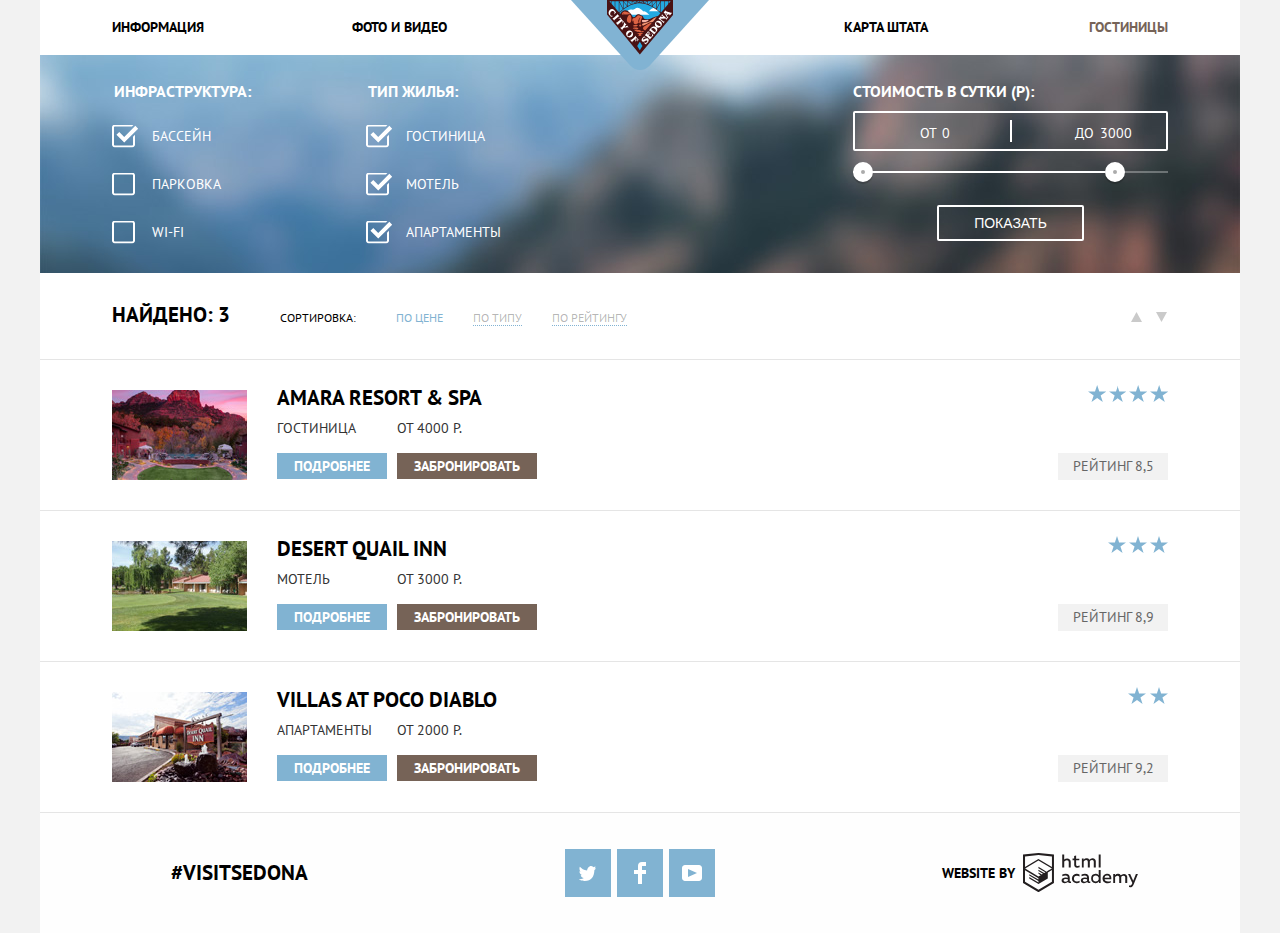
==== commit 358cc0dc: "Добавляет исправления каталога" ====
--- a/catalog.html
+++ b/catalog.html
@@ -14,7 +14,7 @@
     <header class="main-header">
 
       <nav class="main-navigation">
-        <a class="main-header-logo">
+        <a class="main-header-logo" href="index.html">
         <img src="img/logo-sedona.svg" width="138" height="70" alt="Логотип СЕДОНА">
         </a>
         <ul class="site-navigation">
@@ -172,7 +172,7 @@
             Гостиница
           </p>
           <p>
-             От 4000 ₽.
+             От 4000 Р.
           </p>
 
           </div>
@@ -208,7 +208,7 @@
             Мотель
           </p>
           <p>
-             От 3000 ₽.
+             От 3000 Р.
           </p>
         </div>
           <a class="detail" href="#">Подробнее</a>
@@ -216,7 +216,7 @@
           </div>
 
           <div class="rating">
-            <p class="star">
+            <p class="star three">
               <span class="visually-hidden">Рейтинг жилья 3 звезды</span>
             </p>
             <p>
@@ -243,7 +243,7 @@
             Апартаменты
           </p>
           <p>
-            От 2000 ₽.
+            От 2000 Р.
           </p>
         </div>
 
@@ -252,7 +252,7 @@
           </div>
 
           <div class="rating">
-            <p class="star">
+            <p class="star two">
               <span class="visually-hidden">Рейтинг жилья 2 звезды</span>
             </p>
             <p>
@@ -301,14 +301,11 @@
       </p>
       <a class="html-academy" href="https://up.htmlacademy.ru/htmlcss/22">
         <span class="visually-hidden">Разработано HTML Academy</span>
-        <svg id="Layer_1" data-name="Layer 1" xmlns="http://www.w3.org/2000/svg" viewBox="0 0 108.08 36.85"><title>logo-htmlacademy-small1</title>
-          <path fill="#231f20" d="M44.61,26.88a2,2,0,0,0,.55-0.1v1.33a3.25,3.25,0,0,1-1.18.21,1.67,1.67,0,0,1-1.67-1,4.84,4.84,0,0,1-3.14,1.08c-1.51,0-2.91-.83-2.91-2.55,0-2.13,2-2.79,3.71-2.79a11.08,11.08,0,0,1,2.17.25v-0.3c0-1-.76-1.77-2.19-1.77a7.42,7.42,0,0,0-3,.64v-1.7a10.21,10.21,0,0,1,3.19-.55c2.36,0,3.81,1.12,3.81,3.65v3a0.54,0.54,0,0,0,.49.59h0.17Zm-6.44-1.13A1.35,1.35,0,0,0,39.63,27h0.11a3.39,3.39,0,0,0,2.41-1V24.58a9.72,9.72,0,0,0-1.81-.21c-1,0-2.16.33-2.16,1.38h0Zm12.36-6.11a5,5,0,0,1,2.57.64V22a4.08,4.08,0,0,0-2.3-.7,2.75,2.75,0,1,0,0,5.49,5,5,0,0,0,2.43-.64v1.71a6.27,6.27,0,0,1-2.76.57A4.21,4.21,0,0,1,46,24.51q0-.21,0-0.41a4.32,4.32,0,0,1,4.18-4.46h0.38Zm12.17,7.24a2,2,0,0,0,.55-0.1v1.33a3.25,3.25,0,0,1-1.18.21,1.67,1.67,0,0,1-1.67-1,4.84,4.84,0,0,1-3.14,1.08c-1.51,0-2.91-.83-2.91-2.55,0-2.13,2-2.79,3.71-2.79a11.08,11.08,0,0,1,2.17.25v-0.3c0-1-.76-1.77-2.19-1.77a7.42,7.42,0,0,0-3,.64v-1.7a10.21,10.21,0,0,1,3.19-.55c2.36,0,3.81,1.12,3.81,3.65v3a0.54,0.54,0,0,0,.49.59h0.17Zm-6.44-1.13A1.35,1.35,0,0,0,57.73,27h0.11a3.39,3.39,0,0,0,2.41-1V24.58a9.72,9.72,0,0,0-1.81-.21c-1.06,0-2.16.33-2.16,1.38h0ZM73,16V28.2H71.35V26.88a3.88,3.88,0,0,1-3.19,1.54,4.4,4.4,0,0,1,0-8.78,3.81,3.81,0,0,1,3,1.3V16H73Zm-4.53,5.22a2.76,2.76,0,1,0,0,5.52A2.86,2.86,0,0,0,71.15,25V23A2.91,2.91,0,0,0,68.49,21.27ZM79,19.64c3.31,0,4.46,2.68,3.92,5.09H76.7c0.21,1.5,1.67,2.11,3.19,2.11a6.11,6.11,0,0,0,2.64-.59v1.6a7.14,7.14,0,0,1-3,.57C77,28.42,74.78,27,74.78,24a4.18,4.18,0,0,1,4-4.39H79Zm0.09,1.54a2.28,2.28,0,0,0-2.44,2.1v0.06H81.3A2,2,0,0,0,79.13,21.18Zm5.73,7V19.87h1.65v1a3.81,3.81,0,0,1,2.78-1.27A2.86,2.86,0,0,1,91.89,21a4.12,4.12,0,0,1,2.91-1.33A3.06,3.06,0,0,1,98,23V28.2h-1.9V23.05a1.59,1.59,0,0,0-1.42-1.75H94.42a2.8,2.8,0,0,0-2.07,1.12V28.2h-1.9V23.05A1.59,1.59,0,0,0,89,21.31H88.8a3,3,0,0,0-2.21,1.29v5.63H84.86Zm21.31-8.33h1.9l-3.91,9.46c-0.9,2.17-2.09,2.86-3.35,2.86a4.76,4.76,0,0,1-1.1-.14V30.46a2.86,2.86,0,0,0,.85.12c0.9,0,1.58-.64,2.07-1.9l0.17-.42-4-8.4h2l2.86,6.29ZM38.73,1.46V6.22a3.81,3.81,0,0,1,2.7-1.14,3.25,3.25,0,0,1,3.44,3.4v5.15H43V8.72a1.81,1.81,0,0,0-1.61-2h-0.3a2.93,2.93,0,0,0-2.32,1.39v5.52h-1.9V1.46h1.9ZM49.94,2.31v3h3V6.91h-3v3.81c0,1.1.5,1.46,1.58,1.46a4.49,4.49,0,0,0,1.69-.33v1.6A6.8,6.8,0,0,1,51,13.8a2.55,2.55,0,0,1-2.86-2.74V6.89H46.58V5.26h1.5V2.74Zm5.4,11.31V5.28H57v1A3.81,3.81,0,0,1,59.77,5a2.86,2.86,0,0,1,2.6,1.33A4.12,4.12,0,0,1,65.28,5,3.06,3.06,0,0,1,68.44,8.4v5.21h-1.9V8.46a1.59,1.59,0,0,0-1.42-1.75H64.89a2.8,2.8,0,0,0-2.07,1.12v5.78h-1.9V8.46A1.59,1.59,0,0,0,59.5,6.71H59.27A3,3,0,0,0,57.06,8v5.63H55.34ZM71.17,1.45H73V13.6H71.17V1.45ZM14.71,0H14.55L0,1.54V28.21l14.55,8.66,14.55-8.66V1.54Zm12.5,27.1L14.55,34.64,1.9,27.12V16.18l12.59,7.5V25L5.86,19.9v1.31l8.68,5.21v1.39L5.87,22.65V24l8.68,5.21,8.75-5.24V18.31L27.2,16V27.12Zm0-12.53-3.48,2-1.6,1L14.51,13v1.31L21,18.23H21l-0.14.09-1,.54-5.37-3.2V17l4.24,2.52-1,.67-3.2-1.9v1.31l2.1,1.24L14.5,22.1,2,14.65,14.51,7.11Zm0-1.32L14.49,5.76,1.91,13.25v-10L14.56,1.92,27.21,3.25v10h0Z" transform="translate(0 -0.02)/>
-        </svg>
+        <svg id="Layer_1" data-name="Layer 1" xmlns="http://www.w3.org/2000/svg" viewBox="0 0 108.08 36.85"><title>logo-htmlacademy-small1</title><path d="M44.61,26.88a2,2,0,0,0,.55-0.1v1.33a3.25,3.25,0,0,1-1.18.21,1.67,1.67,0,0,1-1.67-1,4.84,4.84,0,0,1-3.14,1.08c-1.51,0-2.91-.83-2.91-2.55,0-2.13,2-2.79,3.71-2.79a11.08,11.08,0,0,1,2.17.25v-0.3c0-1-.76-1.77-2.19-1.77a7.42,7.42,0,0,0-3,.64v-1.7a10.21,10.21,0,0,1,3.19-.55c2.36,0,3.81,1.12,3.81,3.65v3a0.54,0.54,0,0,0,.49.59h0.17Zm-6.44-1.13A1.35,1.35,0,0,0,39.63,27h0.11a3.39,3.39,0,0,0,2.41-1V24.58a9.72,9.72,0,0,0-1.81-.21c-1,0-2.16.33-2.16,1.38h0Zm12.36-6.11a5,5,0,0,1,2.57.64V22a4.08,4.08,0,0,0-2.3-.7,2.75,2.75,0,1,0,0,5.49,5,5,0,0,0,2.43-.64v1.71a6.27,6.27,0,0,1-2.76.57A4.21,4.21,0,0,1,46,24.51q0-.21,0-0.41a4.32,4.32,0,0,1,4.18-4.46h0.38Zm12.17,7.24a2,2,0,0,0,.55-0.1v1.33a3.25,3.25,0,0,1-1.18.21,1.67,1.67,0,0,1-1.67-1,4.84,4.84,0,0,1-3.14,1.08c-1.51,0-2.91-.83-2.91-2.55,0-2.13,2-2.79,3.71-2.79a11.08,11.08,0,0,1,2.17.25v-0.3c0-1-.76-1.77-2.19-1.77a7.42,7.42,0,0,0-3,.64v-1.7a10.21,10.21,0,0,1,3.19-.55c2.36,0,3.81,1.12,3.81,3.65v3a0.54,0.54,0,0,0,.49.59h0.17Zm-6.44-1.13A1.35,1.35,0,0,0,57.73,27h0.11a3.39,3.39,0,0,0,2.41-1V24.58a9.72,9.72,0,0,0-1.81-.21c-1.06,0-2.16.33-2.16,1.38h0ZM73,16V28.2H71.35V26.88a3.88,3.88,0,0,1-3.19,1.54,4.4,4.4,0,0,1,0-8.78,3.81,3.81,0,0,1,3,1.3V16H73Zm-4.53,5.22a2.76,2.76,0,1,0,0,5.52A2.86,2.86,0,0,0,71.15,25V23A2.91,2.91,0,0,0,68.49,21.27ZM79,19.64c3.31,0,4.46,2.68,3.92,5.09H76.7c0.21,1.5,1.67,2.11,3.19,2.11a6.11,6.11,0,0,0,2.64-.59v1.6a7.14,7.14,0,0,1-3,.57C77,28.42,74.78,27,74.78,24a4.18,4.18,0,0,1,4-4.39H79Zm0.09,1.54a2.28,2.28,0,0,0-2.44,2.1v0.06H81.3A2,2,0,0,0,79.13,21.18Zm5.73,7V19.87h1.65v1a3.81,3.81,0,0,1,2.78-1.27A2.86,2.86,0,0,1,91.89,21a4.12,4.12,0,0,1,2.91-1.33A3.06,3.06,0,0,1,98,23V28.2h-1.9V23.05a1.59,1.59,0,0,0-1.42-1.75H94.42a2.8,2.8,0,0,0-2.07,1.12V28.2h-1.9V23.05A1.59,1.59,0,0,0,89,21.31H88.8a3,3,0,0,0-2.21,1.29v5.63H84.86Zm21.31-8.33h1.9l-3.91,9.46c-0.9,2.17-2.09,2.86-3.35,2.86a4.76,4.76,0,0,1-1.1-.14V30.46a2.86,2.86,0,0,0,.85.12c0.9,0,1.58-.64,2.07-1.9l0.17-.42-4-8.4h2l2.86,6.29ZM38.73,1.46V6.22a3.81,3.81,0,0,1,2.7-1.14,3.25,3.25,0,0,1,3.44,3.4v5.15H43V8.72a1.81,1.81,0,0,0-1.61-2h-0.3a2.93,2.93,0,0,0-2.32,1.39v5.52h-1.9V1.46h1.9ZM49.94,2.31v3h3V6.91h-3v3.81c0,1.1.5,1.46,1.58,1.46a4.49,4.49,0,0,0,1.69-.33v1.6A6.8,6.8,0,0,1,51,13.8a2.55,2.55,0,0,1-2.86-2.74V6.89H46.58V5.26h1.5V2.74Zm5.4,11.31V5.28H57v1A3.81,3.81,0,0,1,59.77,5a2.86,2.86,0,0,1,2.6,1.33A4.12,4.12,0,0,1,65.28,5,3.06,3.06,0,0,1,68.44,8.4v5.21h-1.9V8.46a1.59,1.59,0,0,0-1.42-1.75H64.89a2.8,2.8,0,0,0-2.07,1.12v5.78h-1.9V8.46A1.59,1.59,0,0,0,59.5,6.71H59.27A3,3,0,0,0,57.06,8v5.63H55.34ZM71.17,1.45H73V13.6H71.17V1.45ZM14.71,0H14.55L0,1.54V28.21l14.55,8.66,14.55-8.66V1.54Zm12.5,27.1L14.55,34.64,1.9,27.12V16.18l12.59,7.5V25L5.86,19.9v1.31l8.68,5.21v1.39L5.87,22.65V24l8.68,5.21,8.75-5.24V18.31L27.2,16V27.12Zm0-12.53-3.48,2-1.6,1L14.51,13v1.31L21,18.23H21l-0.14.09-1,.54-5.37-3.2V17l4.24,2.52-1,.67-3.2-1.9v1.31l2.1,1.24L14.5,22.1,2,14.65,14.51,7.11Zm0-1.32L14.49,5.76,1.91,13.25v-10L14.56,1.92,27.21,3.25v10h0Z" transform="translate(0 -0.02)" fill="#231f20"/></svg>
 
       </a>
     </div>
   </footer>
   </div>
 </body>
-
 </html>
--- a/css/style.css
+++ b/css/style.css
@@ -336,10 +336,6 @@
   font-weight: 400;
   line-height: 21px;
   width: 110px;
-  background-color: #f2f2f2;
-  text-align: center;
-  padding-top: 3px;
-  padding-bottom: 3px;
 
 }
 .footer-hashtag {
@@ -409,6 +405,7 @@
 }
 .main-navigation {
   display: flex;
+  flex-wrap: wrap;
   flex-direction: column;
   align-items: center;
 }
@@ -661,6 +658,7 @@
 }
 .appointment-item {
   display: flex;
+  flex-wrap: wrap;
   align-items: center;
   position: relative;
 }
@@ -711,6 +709,7 @@
 /*Cетка подвала  */
 .main-footer {
   display: flex;
+  flex-wrap: wrap;
   width: 100%;
   justify-content: space-between;
   align-items: center;
@@ -741,6 +740,7 @@
 }
 .social-button {
   display: flex;
+  flex-wrap: wrap;
   position: relative;
   width: 46px;
   height: 48px;
@@ -770,7 +770,7 @@
   justify-content: center;
 }
 .html-academy {
-  display: flex;
+  display: block;
   width: 115px;
   height: 41px;
 }
@@ -885,10 +885,10 @@
   background-image: url(../img/blue-plus.png);
 }
 .sorting-results-right {
-  width: 34px;
+  width: 36px;
 }
 .arrow-icon-up {
-  /* padding-right: 10px; */
+ margin-right: 10px;
 }
 .arrow-icon-up:hover path,
 .arrow-icon-up:focus path {
@@ -913,6 +913,7 @@
 /* Сетка для фильтров к каталогу */
 .filter {
   display: flex;
+  flex-wrap:wrap;
   justify-content: flex-start;
   padding-right: 6%;
   padding-left: 6%;
@@ -1141,10 +1142,12 @@
 /* Сетка для сортировки */
 .sorting {
   display:flex;
+  flex-wrap: wrap;
   align-items: baseline;
   margin: 0;
   padding: 29px 6%;
   border-bottom: 1px solid #e5e5e5;
+  padding-bottom: 30px;
 }
 .sorting p {
   margin: 0;
@@ -1164,36 +1167,38 @@
 }
 .sorting-results-center li:nth-child(2),
 .sorting-results-center li:nth-child(3) {
-  padding-right: 33px;
+  padding-right: 30px;
 }
 .sorting-results-center li:last-child {
-  margin-right: 505px;
+  margin-right: 504px;
 }
 
 
 /*  Сетка для каталога*/
 .catalog-list {
-  padding:0;
-  margin:0;
-  padding: 29px 6% 0px;
-
+  padding: 0;
+  margin: 0;
+
+}
+.catalog li {
+  list-style: none;
+  padding-left: 6%;
+  padding-right: 6%;
+  padding-top: 25px;
+  box-sizing: border-box;
 }
 .catalog-item {
   display: flex;
   width: 100%;
   flex-wrap: wrap;
   justify-content: flex-start;
-  align-items: center ;
-  padding-bottom: 28px;
+  align-items: flex-start ;
+  padding-bottom: 30px;
   border-bottom: 1px solid #e5e5e5;
-}
-.catalog-list .catalog-item:nth-child(2),
-.catalog-list .catalog-item:nth-child(3) {
-  padding-top: 30px;
-
 }
 .catalog-item .catalog-item-image {
   margin-right: 30px;
+  margin-top: 5px;
 }
 .catalog-item-image a {
   width: 0px;
@@ -1208,7 +1213,7 @@
   margin-right: auto;
 }
 .catalog-item-info h3 {
-  margin: -8px 0 4px;
+  margin: 0 0 7px;
   padding: 0;
 }
 .price-type {
@@ -1224,13 +1229,18 @@
 }
 .detail {
   margin-right: 6px;
+
 }
 .rating {
-  align-self: flex-end;
+  text-align: right;
 }
 .rating p:last-child {
   margin: 0;
-  /* padding-top: 43px;  */
+  margin-top: 44px;
+  background-color: #f2f2f2;
+  text-align: center;
+  padding-top: 3px;
+  padding-bottom: 3px;
 }
 .star {
   display: inline-block;
@@ -1241,3 +1251,9 @@
   background-color: #ffffff;
   margin: 0;
 }
+.star.three {
+  width: 60px;
+}
+.star.two {
+  width: 40px;
+}
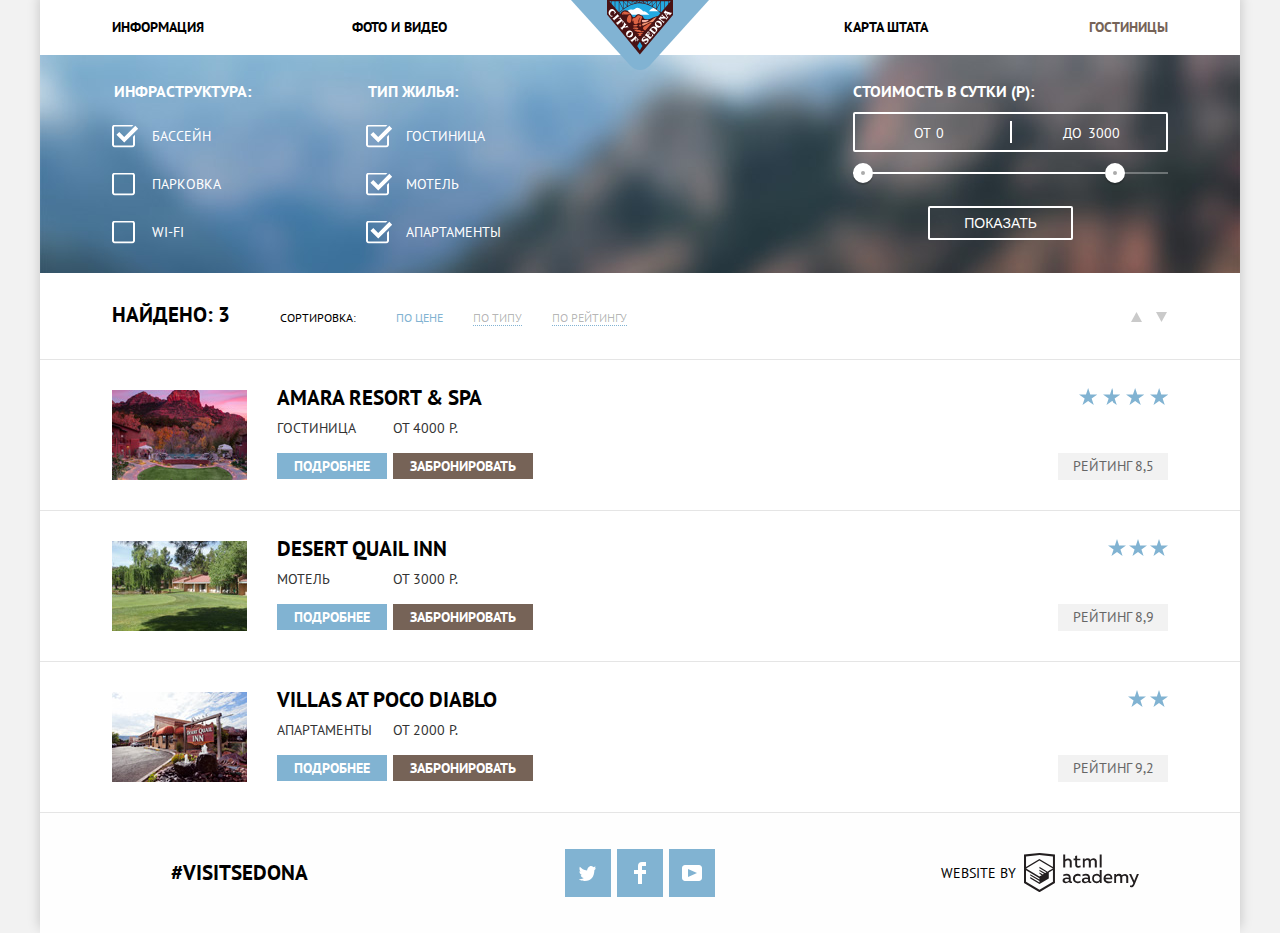
==== commit f620f8c8: "Добавляет обработку автопрефиксером и подгонку под ПП" ====
--- a/catalog.html
+++ b/catalog.html
@@ -9,13 +9,13 @@
   <link href="css/style.css" rel="stylesheet">
 </head>
 
-<body class= "catalog-page">
+<body class="catalog-page">
   <div class="general-background">
     <header class="main-header">
 
       <nav class="main-navigation">
         <a class="main-header-logo" href="index.html">
-        <img src="img/logo-sedona.svg" width="138" height="70" alt="Логотип СЕДОНА">
+          <img src="img/logo-sedona.svg" width="138" height="70" alt="Логотип СЕДОНА">
         </a>
         <ul class="site-navigation">
           <li class="left-column">
@@ -35,277 +35,275 @@
 
     </header>
 
-  <main class="container">
-    <div class="promo-catalog">
-    <section class="filters">
-      <h2 class="visually-hidden">Фильтр гостиниц</h2>
-
-      <form class="filter" method="get" action="https://echo.htmlacademy.ru/" oninput="#">
-        <fieldset>
-          <legend class="name-search">
-            Инфраструктура:
-          </legend>
-          <ul class="filter-checkboxes">
+    <main class="container">
+      <div class="promo-catalog">
+        <section class="filters">
+          <h2 class="visually-hidden">Фильтр гостиниц</h2>
+
+          <form class="filter" method="get" action="https://echo.htmlacademy.ru/" oninput="#">
+            <fieldset>
+              <legend class="name-search">
+                Инфраструктура:
+              </legend>
+              <ul class="filter-checkboxes">
+                <li>
+                  <input class="visually-hidden filter-checkbox" type="checkbox" name="pool" id="pool" checked>
+                  <label for="pool">
+                    Бассейн
+                  </label>
+                </li>
+                <li>
+                  <input class="visually-hidden filter-checkbox" type="checkbox" name="parking" id="parking">
+                  <label for="parking">
+                    Парковка
+                  </label>
+                </li>
+                <li>
+                  <input class="visually-hidden filter-checkbox" type="checkbox" name="wifi" id="wifi">
+                  <label for="wifi">
+                    WI-FI
+                  </label>
+                </li>
+              </ul>
+
+            </fieldset>
+
+            <fieldset>
+              <legend class="name-search">
+                Тип жилья:
+              </legend>
+              <ul class="filter-checkboxes">
+                <li>
+                  <input class="visually-hidden filter-checkbox" type="checkbox" name="hotel" id="hotel" checked>
+                  <label for="hotel">
+                    Гостиница
+                  </label>
+                </li>
+                <li>
+                  <input class="visually-hidden filter-checkbox" type="checkbox" name="motel" id="motel" checked>
+                  <label for="motel">
+                    Мотель
+                  </label>
+                </li>
+                <li>
+                  <input class="visually-hidden filter-checkbox" type="checkbox" name="apartments" id="apartments" checked>
+                  <label for="apartments">
+                    Апартаменты
+                  </label>
+                </li>
+              </ul>
+
+            </fieldset>
+            <div class="filter-range">
+              <div class="filter-range-title">Стоимость в сутки (р):</div>
+              <div class="price-controls">
+                <label class="min-price">от <input type="text" name="min-price" value="0"></label>
+                <label class="max-price">до <input type="text" name="max-price" value="3000"></label>
+              </div>
+              <div class="range-controls">
+                <div class="scale">
+                  <div class="bar"></div>
+                </div>
+                <div class="range-toggle range-toggle-min"></div>
+                <div class="range-toggle range-toggle-max"></div>
+              </div>
+              <button class="btn-transparent" type="submit">Показать</button>
+            </div>
+          </form>
+        </section>
+      </div>
+
+      <section class="sorting">
+        <div class="sorting-results-left">
+          <p>
+            Найдено: 3
+          </p>
+        </div>
+        <div>
+          <ul class="sorting-results-center">
             <li>
-              <input class="visually-hidden filter-checkbox" type="checkbox" name="pool" id="pool" checked>
-                <label for="pool">
-              Бассейн
-                </label>
+              Сортировка:
             </li>
-            <li>
-              <input class="visually-hidden filter-checkbox" type="checkbox" name="parking" id="parking">
-                <label for="parking">
-              Парковка
-                </label>
+            <li class="sorting-results-active">
+              <a href="#" class="element-active"> По цене</a>
             </li>
-            <li>
-              <input class="visually-hidden filter-checkbox" type="checkbox" name="wifi" id="wifi">
-                <label for="wifi">
-              WI-FI
-                </label>
+            <li class="sorting-results-active">
+              <a  href="#"> По типу</a>
+            </li>
+            <li class="sorting-results-active">
+              <a  href="#">По рейтингу</a>
             </li>
           </ul>
-
-        </fieldset>
-
-        <fieldset>
-          <legend class="name-search">
-            Тип жилья:
-          </legend>
-          <ul class="filter-checkboxes">
-            <li>
-              <input class="visually-hidden filter-checkbox" type="checkbox" name="hotel" id="hotel" checked>
-                <label for="hotel">
-              Гостиница
-                </label>
-            </li>
-            <li>
-              <input class="visually-hidden filter-checkbox" type="checkbox" name="motel" id="motel" checked>
-                <label for="motel">
-              Мотель
-                </label>
-            </li>
-            <li>
-              <input class="visually-hidden filter-checkbox" type="checkbox" name="apartments" id="apartments" checked>
-                <label for="apartments">
-              Апартаменты
-                </label>
-            </li>
-          </ul>
-
-        </fieldset>
-        <div class="filter-range">
-          <div class="filter-range-title">Стоимость в сутки (р):</div>
-            <div class="price-controls">
-              <label class="min-price">от <input type="text" name="min-price" value="0"></label>
-              <label class="max-price">до <input type="text" name="max-price" value="3000"></label>
-            </div>
-            <div class="range-controls">
-            <div class="scale">
-            <div class="bar"></div>
-            </div>
-            <div class="range-toggle range-toggle-min"></div>
-            <div class="range-toggle range-toggle-max"></div>
-            </div>
-            <button class="btn-transparent" type="submit">Показать</button>
         </div>
-
-      </form>
-    </section>
-  </div>
-
-    <section class="sorting">
-      <div class="sorting-results-left">
-        <p>
-          Найдено: 3
-        </p>
-      </div>
-      <div>
-        <ul class="sorting-results-center">
-          <li>
-            Сортировка:
-          </li>
-          <li class="sorting-results-active">
-            <a href="#" class="element-active"> По цене</a>
-          </li>
-          <li class="sorting-results-active">
-              <a  href="#"> По типу</a>
-          </li>
-          <li class="sorting-results-active">
-            <a  href="#">По рейтингу</a>
-          </li>
-        </ul>
-      </div>
-      <div class="sorting-results-right">      <!-- контейнер для стрелочек -->
-        <a class="arrow-icon-up" href="#">
-          <svg xmlns="http://www.w3.org/2000/svg" width="11" height="10" viewBox="0 0 11 10"><path fill="#cacaca" d="M5.5 0L0 10h11z"/></svg>
-       </a>
-
-        <a class="arrow-icon-down" href="#">
-          <svg xmlns="http://www.w3.org/2000/svg" width="11" height="10" viewBox="0 0 11 10"><path fill="#cacaca" d="M5.5 10L0 0h11"/></svg>
-        </a>
-
-
-      </div>
-    </section>
-
-    <section class="catalog">
-      <h2 class="visually-hidden">Каталог гостиниц</h2>
-      <ul class="catalog-list">
-
-        <li class="catalog-item">
-
-          <div class="catalog-item-image">
-            <a href="catalog-item.html">
+        <div class="sorting-results-right">
+          <!-- контейнер для стрелочек -->
+          <a class="arrow-icon-up" href="#">
+            <svg xmlns="http://www.w3.org/2000/svg" width="11" height="10" viewBox="0 0 11 10"><path fill="#cacaca" d="M5.5 0L0 10h11z"/></svg>
+          </a>
+
+          <a class="arrow-icon-down" href="#">
+            <svg xmlns="http://www.w3.org/2000/svg" width="11" height="10" viewBox="0 0 11 10"><path fill="#cacaca" d="M5.5 10L0 0h11"/></svg>
+          </a>
+
+
+        </div>
+      </section>
+
+      <section class="catalog">
+        <h2 class="visually-hidden">Каталог гостиниц</h2>
+        <ul class="catalog-list">
+          <li class="catalog-item">
+            <div class="catalog-item-image">
+              <a href="catalog-item.html">
                 <img src="img/1-hotel.jpg" alt="Гостиница Amara Resort & Spa" width="135" height="90">
               </a>
-          </div>
-
-          <div class="catalog-item-info">
-
-          <h3 >
-            <a href="catalog-item" class="item-name">Amara Resort & Spa </a>
-          </h3>
-
-          <div class="price-type">
-          <p>
-            Гостиница
-          </p>
-          <p>
-             От 4000 Р.
-          </p>
-
-          </div>
-          <a class="detail" href="#">Подробнее</a>
-          <a class="button" href="#">Забронировать</a>
-          </div>
-
-          <div class="rating">
-            <p class="star">
-              <span class="visually-hidden">Рейтинг жилья 4 звезды</span>
-            </p>
-            <p>
-            Рейтинг 8,5
-            </p>
-          </div>
-        </li>
-
-        <li class="catalog-item">
-
-          <div class="catalog-item-image">
-            <a href="catalog-item.html">
+            </div>
+
+            <div class="catalog-item-info">
+              <h3>
+                <a href="catalog-item" class="item-name">Amara Resort & Spa </a>
+              </h3>
+
+              <div class="price-type">
+                <p>
+                  Гостиница
+                </p>
+                <p>
+                  От 4000 Р.
+                </p>
+              </div>
+
+              <a class="detail" href="#">Подробнее</a>
+              <a class="button" href="#">Забронировать</a>
+            </div>
+
+            <div class="rating">
+              <p class="star">
+                <span class="visually-hidden">Рейтинг жилья 4 звезды</span>
+              </p>
+              <p>
+                Рейтинг 8,5
+              </p>
+            </div>
+          </li>
+
+          <li class="catalog-item">
+
+            <div class="catalog-item-image">
+              <a href="catalog-item.html">
                 <img src="img/2-hotel.jpg" alt="Мотель Desert Quail Inn" width="135" height="90">
               </a>
-          </div>
-
-          <div class="catalog-item-info">
-          <h3>
-            <a href="catalog-item" class="item-name">Desert Quail Inn </a>
-          </h3>
-
-          <div class="price-type">
-          <p>
-            Мотель
-          </p>
-          <p>
-             От 3000 Р.
-          </p>
-        </div>
-          <a class="detail" href="#">Подробнее</a>
-          <a class="button" href="#">Забронировать</a>
-          </div>
-
-          <div class="rating">
-            <p class="star three">
-              <span class="visually-hidden">Рейтинг жилья 3 звезды</span>
-            </p>
-            <p>
-            Рейтинг 8,9
-            </p>
-          </div>
-        </li>
-
-        <li class="catalog-item">
-
-          <div class="catalog-item-image">
-            <a href="catalog-item.html">
+            </div>
+
+            <div class="catalog-item-info">
+              <h3>
+                <a href="catalog-item" class="item-name">Desert Quail Inn </a>
+              </h3>
+
+              <div class="price-type">
+                <p>
+                  Мотель
+                </p>
+                <p>
+                  От 3000 Р.
+                </p>
+              </div>
+              <a class="detail" href="#">Подробнее</a>
+              <a class="button" href="#">Забронировать</a>
+            </div>
+
+            <div class="rating">
+              <p class="star three">
+                <span class="visually-hidden">Рейтинг жилья 3 звезды</span>
+              </p>
+              <p>
+                Рейтинг 8,9
+              </p>
+            </div>
+          </li>
+
+          <li class="catalog-item">
+
+            <div class="catalog-item-image">
+              <a href="catalog-item.html">
                 <img src="img/3-hotel.jpg" alt="Апартаменты Villas At Poco Diablo " width="135" height="90">
               </a>
-          </div>
-
-          <div class="catalog-item-info">
-          <h3>
-            <a href="catalog-item" class="item-name">Villas At Poco Diablo </a>
-          </h3>
-
-          <div class="price-type">
-          <p>
-            Апартаменты
-          </p>
-          <p>
-            От 2000 Р.
-          </p>
-        </div>
-
-          <a class="detail" href="#">Подробнее</a>
-          <a class="button" href="#">Забронировать</a>
-          </div>
-
-          <div class="rating">
-            <p class="star two">
-              <span class="visually-hidden">Рейтинг жилья 2 звезды</span>
-            </p>
-            <p>
-            Рейтинг 9,2
-          </p>
-          </div>
-        </li>
-      </ul>
-    </section>
-  </main>
-  <footer class="main-footer">
-    <div class="footer-hashtag">
-      #VISITSEDONA
-    </div>
-    <div class="footer-social">
-      <ul>
-        <li>
-          <a class="social-button" href="#">
-            <span class="visually-hidden">Подписывайтесь в Twitter!</span>
-            <svg xmlns="http://www.w3.org/2000/svg" xmlns:xlink="http://www.w3.org/1999/xlink" width="17" height="15" viewBox="0 0 17 15">
-              <path fill="#FFF" d="M10.95.144c1.685-.496 2.984.27 3.577 1.179.673-.231 1.331-.481 2.011-.708a2.345 2.345 0 0 1-.857 1.768c.685.17 1.304-.491 1.304-.491-.169 1-1.006 1.788-1.563 2.024-.231 6.75-3.175 11.217-10.077 11.082h-.446c-.41 0-4.164-.46-4.898-1.887 2.271.196 3.893-.422 4.693-1.177-.96-.3-2.679-.477-2.979-2.95.349.106.564.228 1.19.119C1.705 8.247.374 7.53.448 5.33c.285.328 1.067.536 1.34.472C1.085 5.561-.182 2.442.894.85c1.818 1.854 3.735 3.606 7.152 3.773C8.254 2.33 9.183.793 10.95.144z"/>
-            </svg>
-          </a>
-        </li>
-        <li>
-          <a class="social-button" href="#">
+            </div>
+
+            <div class="catalog-item-info">
+              <h3>
+                <a href="catalog-item" class="item-name">Villas At Poco Diablo </a>
+              </h3>
+
+              <div class="price-type">
+                <p>
+                  Апартаменты
+                </p>
+                <p>
+                  От 2000 Р.
+                </p>
+              </div>
+
+              <a class="detail" href="#">Подробнее</a>
+              <a class="button" href="#">Забронировать</a>
+            </div>
+
+            <div class="rating">
+              <p class="star two">
+                <span class="visually-hidden">Рейтинг жилья 2 звезды</span>
+              </p>
+              <p>
+                Рейтинг 9,2
+              </p>
+            </div>
+          </li>
+        </ul>
+      </section>
+    </main>
+    <footer class="main-footer">
+      <div class="footer-hashtag">
+        #VISITSEDONA
+      </div>
+      <div class="footer-social">
+        <ul>
+          <li>
+            <a class="social-button" href="#">
+              <span class="visually-hidden">Подписывайтесь в Twitter!</span>
+              <svg xmlns="http://www.w3.org/2000/svg" xmlns:xlink="http://www.w3.org/1999/xlink" width="17" height="15" viewBox="0 0 17 15">
+                <path fill="#FFF" d="M10.95.144c1.685-.496 2.984.27 3.577 1.179.673-.231 1.331-.481 2.011-.708a2.345 2.345 0 0 1-.857 1.768c.685.17 1.304-.491 1.304-.491-.169 1-1.006 1.788-1.563 2.024-.231 6.75-3.175 11.217-10.077 11.082h-.446c-.41 0-4.164-.46-4.898-1.887 2.271.196 3.893-.422 4.693-1.177-.96-.3-2.679-.477-2.979-2.95.349.106.564.228 1.19.119C1.705 8.247.374 7.53.448 5.33c.285.328 1.067.536 1.34.472C1.085 5.561-.182 2.442.894.85c1.818 1.854 3.735 3.606 7.152 3.773C8.254 2.33 9.183.793 10.95.144z"/>
+              </svg>
+            </a>
+          </li>
+          <li>
+              <a class="social-button" href="#">
             <span class="visually-hidden">Присоединяйтесь в Facebook</span>
             <svg xmlns="http://www.w3.org/2000/svg" width="12" height="22" viewBox="0 0 12 22">
               <path fill="#FFF" d="M12 4V0H8a4 4 0 0 0-4 4v4H0v4h4v10h4V12h4V8H8V4h4z"/>
             </svg>
+              </a>
+          </li>
+          <li>
+            <a class="social-button" href="#">
+              <span class="visually-hidden">Смотрите нас на Youtube</span>
+              <svg xmlns="http://www.w3.org/2000/svg" xmlns:xlink="http://www.w3.org/1999/xlink" width="20" height="16" viewBox="0 0 20 16">
+                <path fill="#FFF" d="M17 0H3C1.35 0 0 1.35 0 3v10c0 1.65 1.35 3 3 3h14c1.65 0 3-1.35 3-3V3c0-1.65-1.35-3-3-3zM6.027 11.998V4.002L15.014 8l-8.987 3.998z"/>
+            </svg>
+            </a>
+          </li>
+        </ul>
+      </div>
+      <div class="footer-copyright">
+        <p>
+          Website by
+        </p>
+          <a class="html-academy" href="https://htmlacademy.ru/intensive/htmlcss">
+            <span class="visually-hidden">Разработано HTML Academy</span>
+            <svg id="Layer_1" data-name="Layer 1" xmlns="http://www.w3.org/2000/svg" viewBox="0 0 108.08 36.85"><title>logo-htmlacademy-small1</title><path d="M44.61,26.88a2,2,0,0,0,.55-0.1v1.33a3.25,3.25,0,0,1-1.18.21,1.67,1.67,0,0,1-1.67-1,4.84,4.84,0,0,1-3.14,1.08c-1.51,0-2.91-.83-2.91-2.55,0-2.13,2-2.79,3.71-2.79a11.08,11.08,0,0,1,2.17.25v-0.3c0-1-.76-1.77-2.19-1.77a7.42,7.42,0,0,0-3,.64v-1.7a10.21,10.21,0,0,1,3.19-.55c2.36,0,3.81,1.12,3.81,3.65v3a0.54,0.54,0,0,0,.49.59h0.17Zm-6.44-1.13A1.35,1.35,0,0,0,39.63,27h0.11a3.39,3.39,0,0,0,2.41-1V24.58a9.72,9.72,0,0,0-1.81-.21c-1,0-2.16.33-2.16,1.38h0Zm12.36-6.11a5,5,0,0,1,2.57.64V22a4.08,4.08,0,0,0-2.3-.7,2.75,2.75,0,1,0,0,5.49,5,5,0,0,0,2.43-.64v1.71a6.27,6.27,0,0,1-2.76.57A4.21,4.21,0,0,1,46,24.51q0-.21,0-0.41a4.32,4.32,0,0,1,4.18-4.46h0.38Zm12.17,7.24a2,2,0,0,0,.55-0.1v1.33a3.25,3.25,0,0,1-1.18.21,1.67,1.67,0,0,1-1.67-1,4.84,4.84,0,0,1-3.14,1.08c-1.51,0-2.91-.83-2.91-2.55,0-2.13,2-2.79,3.71-2.79a11.08,11.08,0,0,1,2.17.25v-0.3c0-1-.76-1.77-2.19-1.77a7.42,7.42,0,0,0-3,.64v-1.7a10.21,10.21,0,0,1,3.19-.55c2.36,0,3.81,1.12,3.81,3.65v3a0.54,0.54,0,0,0,.49.59h0.17Zm-6.44-1.13A1.35,1.35,0,0,0,57.73,27h0.11a3.39,3.39,0,0,0,2.41-1V24.58a9.72,9.72,0,0,0-1.81-.21c-1.06,0-2.16.33-2.16,1.38h0ZM73,16V28.2H71.35V26.88a3.88,3.88,0,0,1-3.19,1.54,4.4,4.4,0,0,1,0-8.78,3.81,3.81,0,0,1,3,1.3V16H73Zm-4.53,5.22a2.76,2.76,0,1,0,0,5.52A2.86,2.86,0,0,0,71.15,25V23A2.91,2.91,0,0,0,68.49,21.27ZM79,19.64c3.31,0,4.46,2.68,3.92,5.09H76.7c0.21,1.5,1.67,2.11,3.19,2.11a6.11,6.11,0,0,0,2.64-.59v1.6a7.14,7.14,0,0,1-3,.57C77,28.42,74.78,27,74.78,24a4.18,4.18,0,0,1,4-4.39H79Zm0.09,1.54a2.28,2.28,0,0,0-2.44,2.1v0.06H81.3A2,2,0,0,0,79.13,21.18Zm5.73,7V19.87h1.65v1a3.81,3.81,0,0,1,2.78-1.27A2.86,2.86,0,0,1,91.89,21a4.12,4.12,0,0,1,2.91-1.33A3.06,3.06,0,0,1,98,23V28.2h-1.9V23.05a1.59,1.59,0,0,0-1.42-1.75H94.42a2.8,2.8,0,0,0-2.07,1.12V28.2h-1.9V23.05A1.59,1.59,0,0,0,89,21.31H88.8a3,3,0,0,0-2.21,1.29v5.63H84.86Zm21.31-8.33h1.9l-3.91,9.46c-0.9,2.17-2.09,2.86-3.35,2.86a4.76,4.76,0,0,1-1.1-.14V30.46a2.86,2.86,0,0,0,.85.12c0.9,0,1.58-.64,2.07-1.9l0.17-.42-4-8.4h2l2.86,6.29ZM38.73,1.46V6.22a3.81,3.81,0,0,1,2.7-1.14,3.25,3.25,0,0,1,3.44,3.4v5.15H43V8.72a1.81,1.81,0,0,0-1.61-2h-0.3a2.93,2.93,0,0,0-2.32,1.39v5.52h-1.9V1.46h1.9ZM49.94,2.31v3h3V6.91h-3v3.81c0,1.1.5,1.46,1.58,1.46a4.49,4.49,0,0,0,1.69-.33v1.6A6.8,6.8,0,0,1,51,13.8a2.55,2.55,0,0,1-2.86-2.74V6.89H46.58V5.26h1.5V2.74Zm5.4,11.31V5.28H57v1A3.81,3.81,0,0,1,59.77,5a2.86,2.86,0,0,1,2.6,1.33A4.12,4.12,0,0,1,65.28,5,3.06,3.06,0,0,1,68.44,8.4v5.21h-1.9V8.46a1.59,1.59,0,0,0-1.42-1.75H64.89a2.8,2.8,0,0,0-2.07,1.12v5.78h-1.9V8.46A1.59,1.59,0,0,0,59.5,6.71H59.27A3,3,0,0,0,57.06,8v5.63H55.34ZM71.17,1.45H73V13.6H71.17V1.45ZM14.71,0H14.55L0,1.54V28.21l14.55,8.66,14.55-8.66V1.54Zm12.5,27.1L14.55,34.64,1.9,27.12V16.18l12.59,7.5V25L5.86,19.9v1.31l8.68,5.21v1.39L5.87,22.65V24l8.68,5.21,8.75-5.24V18.31L27.2,16V27.12Zm0-12.53-3.48,2-1.6,1L14.51,13v1.31L21,18.23H21l-0.14.09-1,.54-5.37-3.2V17l4.24,2.52-1,.67-3.2-1.9v1.31l2.1,1.24L14.5,22.1,2,14.65,14.51,7.11Zm0-1.32L14.49,5.76,1.91,13.25v-10L14.56,1.92,27.21,3.25v10h0Z" transform="translate(0 -0.02)" fill="#231f20"/></svg>
+
           </a>
-        </li>
-        <li>
-          <a class="social-button" href="#">
-            <span class="visually-hidden">Смотрите нас на Youtube</span>
-            <svg xmlns="http://www.w3.org/2000/svg" xmlns:xlink="http://www.w3.org/1999/xlink" width="20" height="16" viewBox="0 0 20 16">
-              <path fill="#FFF" d="M17 0H3C1.35 0 0 1.35 0 3v10c0 1.65 1.35 3 3 3h14c1.65 0 3-1.35 3-3V3c0-1.65-1.35-3-3-3zM6.027 11.998V4.002L15.014 8l-8.987 3.998z"/>
-            </svg>
-          </a>
-        </li>
-      </ul>
-    </div>
-    <div class="footer-copyright">
-      <p>
-        Website by
-      </p>
-      <a class="html-academy" href="https://up.htmlacademy.ru/htmlcss/22">
-        <span class="visually-hidden">Разработано HTML Academy</span>
-        <svg id="Layer_1" data-name="Layer 1" xmlns="http://www.w3.org/2000/svg" viewBox="0 0 108.08 36.85"><title>logo-htmlacademy-small1</title><path d="M44.61,26.88a2,2,0,0,0,.55-0.1v1.33a3.25,3.25,0,0,1-1.18.21,1.67,1.67,0,0,1-1.67-1,4.84,4.84,0,0,1-3.14,1.08c-1.51,0-2.91-.83-2.91-2.55,0-2.13,2-2.79,3.71-2.79a11.08,11.08,0,0,1,2.17.25v-0.3c0-1-.76-1.77-2.19-1.77a7.42,7.42,0,0,0-3,.64v-1.7a10.21,10.21,0,0,1,3.19-.55c2.36,0,3.81,1.12,3.81,3.65v3a0.54,0.54,0,0,0,.49.59h0.17Zm-6.44-1.13A1.35,1.35,0,0,0,39.63,27h0.11a3.39,3.39,0,0,0,2.41-1V24.58a9.72,9.72,0,0,0-1.81-.21c-1,0-2.16.33-2.16,1.38h0Zm12.36-6.11a5,5,0,0,1,2.57.64V22a4.08,4.08,0,0,0-2.3-.7,2.75,2.75,0,1,0,0,5.49,5,5,0,0,0,2.43-.64v1.71a6.27,6.27,0,0,1-2.76.57A4.21,4.21,0,0,1,46,24.51q0-.21,0-0.41a4.32,4.32,0,0,1,4.18-4.46h0.38Zm12.17,7.24a2,2,0,0,0,.55-0.1v1.33a3.25,3.25,0,0,1-1.18.21,1.67,1.67,0,0,1-1.67-1,4.84,4.84,0,0,1-3.14,1.08c-1.51,0-2.91-.83-2.91-2.55,0-2.13,2-2.79,3.71-2.79a11.08,11.08,0,0,1,2.17.25v-0.3c0-1-.76-1.77-2.19-1.77a7.42,7.42,0,0,0-3,.64v-1.7a10.21,10.21,0,0,1,3.19-.55c2.36,0,3.81,1.12,3.81,3.65v3a0.54,0.54,0,0,0,.49.59h0.17Zm-6.44-1.13A1.35,1.35,0,0,0,57.73,27h0.11a3.39,3.39,0,0,0,2.41-1V24.58a9.72,9.72,0,0,0-1.81-.21c-1.06,0-2.16.33-2.16,1.38h0ZM73,16V28.2H71.35V26.88a3.88,3.88,0,0,1-3.19,1.54,4.4,4.4,0,0,1,0-8.78,3.81,3.81,0,0,1,3,1.3V16H73Zm-4.53,5.22a2.76,2.76,0,1,0,0,5.52A2.86,2.86,0,0,0,71.15,25V23A2.91,2.91,0,0,0,68.49,21.27ZM79,19.64c3.31,0,4.46,2.68,3.92,5.09H76.7c0.21,1.5,1.67,2.11,3.19,2.11a6.11,6.11,0,0,0,2.64-.59v1.6a7.14,7.14,0,0,1-3,.57C77,28.42,74.78,27,74.78,24a4.18,4.18,0,0,1,4-4.39H79Zm0.09,1.54a2.28,2.28,0,0,0-2.44,2.1v0.06H81.3A2,2,0,0,0,79.13,21.18Zm5.73,7V19.87h1.65v1a3.81,3.81,0,0,1,2.78-1.27A2.86,2.86,0,0,1,91.89,21a4.12,4.12,0,0,1,2.91-1.33A3.06,3.06,0,0,1,98,23V28.2h-1.9V23.05a1.59,1.59,0,0,0-1.42-1.75H94.42a2.8,2.8,0,0,0-2.07,1.12V28.2h-1.9V23.05A1.59,1.59,0,0,0,89,21.31H88.8a3,3,0,0,0-2.21,1.29v5.63H84.86Zm21.31-8.33h1.9l-3.91,9.46c-0.9,2.17-2.09,2.86-3.35,2.86a4.76,4.76,0,0,1-1.1-.14V30.46a2.86,2.86,0,0,0,.85.12c0.9,0,1.58-.64,2.07-1.9l0.17-.42-4-8.4h2l2.86,6.29ZM38.73,1.46V6.22a3.81,3.81,0,0,1,2.7-1.14,3.25,3.25,0,0,1,3.44,3.4v5.15H43V8.72a1.81,1.81,0,0,0-1.61-2h-0.3a2.93,2.93,0,0,0-2.32,1.39v5.52h-1.9V1.46h1.9ZM49.94,2.31v3h3V6.91h-3v3.81c0,1.1.5,1.46,1.58,1.46a4.49,4.49,0,0,0,1.69-.33v1.6A6.8,6.8,0,0,1,51,13.8a2.55,2.55,0,0,1-2.86-2.74V6.89H46.58V5.26h1.5V2.74Zm5.4,11.31V5.28H57v1A3.81,3.81,0,0,1,59.77,5a2.86,2.86,0,0,1,2.6,1.33A4.12,4.12,0,0,1,65.28,5,3.06,3.06,0,0,1,68.44,8.4v5.21h-1.9V8.46a1.59,1.59,0,0,0-1.42-1.75H64.89a2.8,2.8,0,0,0-2.07,1.12v5.78h-1.9V8.46A1.59,1.59,0,0,0,59.5,6.71H59.27A3,3,0,0,0,57.06,8v5.63H55.34ZM71.17,1.45H73V13.6H71.17V1.45ZM14.71,0H14.55L0,1.54V28.21l14.55,8.66,14.55-8.66V1.54Zm12.5,27.1L14.55,34.64,1.9,27.12V16.18l12.59,7.5V25L5.86,19.9v1.31l8.68,5.21v1.39L5.87,22.65V24l8.68,5.21,8.75-5.24V18.31L27.2,16V27.12Zm0-12.53-3.48,2-1.6,1L14.51,13v1.31L21,18.23H21l-0.14.09-1,.54-5.37-3.2V17l4.24,2.52-1,.67-3.2-1.9v1.31l2.1,1.24L14.5,22.1,2,14.65,14.51,7.11Zm0-1.32L14.49,5.76,1.91,13.25v-10L14.56,1.92,27.21,3.25v10h0Z" transform="translate(0 -0.02)" fill="#231f20"/></svg>
-
-      </a>
-    </div>
-  </footer>
+      </div>
+    </footer>
   </div>
 </body>
+
 </html>
--- a/css/style.css
+++ b/css/style.css
@@ -159,7 +159,7 @@
   border: none;
   font-size: 14px;
   line-height: 26px;
-  width: 308px;
+  width: 295px;
   height: 36px;
   text-transform: uppercase;
 
@@ -173,6 +173,21 @@
   background-color: #ffffff;
 
 
+}
+.appointment-item .input-field::-webkit-input-placeholder {
+  color: #000000;
+  font-weight: 700;
+  opacity: 1;
+}
+.appointment-item .input-field:-ms-input-placeholder {
+  color: #000000;
+  font-weight: 700;
+  opacity: 1;
+}
+.appointment-item .input-field::-ms-input-placeholder {
+  color: #000000;
+  font-weight: 700;
+  opacity: 1;
 }
 .appointment-item .input-field::placeholder {
   color: #000000;
@@ -191,7 +206,7 @@
   font-size: 21px;
   font-weight: 700;
   line-height: 26px;
-  padding: 17px 20px 22px 20px;
+  padding: 15px 196px 17px;
   border: none;
   text-transform: uppercase;
   width: 458px;
@@ -398,28 +413,45 @@
   min-width: 768px;
   margin-left: auto;
   margin-right: auto;
+  -webkit-box-shadow: 0px -5px 12px rgba(0, 1, 1, 0.2);
+          box-shadow: 0px -5px 12px rgba(0, 1, 1, 0.2);
 
 }
 .main-header {
   /* margin-bottom: 56px; */
 }
 .main-navigation {
-  display: flex;
-  flex-wrap: wrap;
-  flex-direction: column;
-  align-items: center;
+  display: -webkit-box;
+  display: -ms-flexbox;
+  display: flex;
+  -ms-flex-wrap: wrap;
+      flex-wrap: wrap;
+  -webkit-box-orient: vertical;
+  -webkit-box-direction: normal;
+      -ms-flex-direction: column;
+          flex-direction: column;
+  -webkit-box-align: center;
+      -ms-flex-align: center;
+          align-items: center;
 }
 .main-header-logo {
   width: 138px;
   height: 72px;
-  order: 0;
+  -webkit-box-ordinal-group: 1;
+      -ms-flex-order: 0;
+          order: 0;
   position: absolute;
   z-index: 2;
 
 }
 .site-navigation {
-  display: flex;
-  flex-direction: row;
+  display: -webkit-box;
+  display: -ms-flexbox;
+  display: flex;
+  -webkit-box-orient: horizontal;
+  -webkit-box-direction: normal;
+      -ms-flex-direction: row;
+          flex-direction: row;
   margin: 0;
   padding-left: 0;
   list-style: none;
@@ -432,7 +464,8 @@
   padding-bottom: 15px;
   text-align: left;
   padding-left: 6%;
-  box-sizing: border-box;
+  -webkit-box-sizing: border-box;
+          box-sizing: border-box;
 }
 .indent {
   margin-right: 20%;
@@ -443,7 +476,8 @@
   padding-bottom: 15px;
   text-align: right;
   padding-right: 6%;
-  box-sizing: border-box;
+  -webkit-box-sizing: border-box;
+          box-sizing: border-box;
 }
 
 
@@ -494,21 +528,27 @@
 
 /* Сетка преимущества с крупными блоками */
 .features-list {
-  display: flex;
-  flex-wrap: wrap;
+  display: -webkit-box;
+  display: -ms-flexbox;
+  display: flex;
+  -ms-flex-wrap: wrap;
+      flex-wrap: wrap;
   padding: 0;
   margin-top: 0;
   margin-bottom: 0;
 }
 .features-item {
-
+  width: 100%;
 }
 .features-item-container {
+  display: -webkit-box;
+  display: -ms-flexbox;
   display: flex;
 }
 .features-item-text-container {
   background-color: #81b3d2;
   color: #ffffff;
+  width: 33.33%
 }
 .features-item-text-container h3,
 .features-item-text-container p  {
@@ -516,48 +556,67 @@
 }
 .features-item-text-container h3 {
   padding-top:45px;
-  padding-bottom: 23px;
+  padding-bottom: 20px;
   width: 50%;
   margin-left: auto;
   margin-right: auto;
 }
 .features-item-text-container p {
-  padding-bottom: 23px;
-  width: 70%;
+  padding-bottom: 20px;
+  width: 73%;
   margin-left: auto;
   margin-right: auto;
 
   color: #ffffff;
 }
+.features-item-text-container .special-width  {
+  width: 77%;
+}
 .features-item-text-container p:last-child {
   padding-bottom: 0px;
 }
 .features-item:nth-child(2) .features-item-text-container {
-  order:2;
+  -webkit-box-ordinal-group:3;
+      -ms-flex-order:2;
+          order:2;
 }
 .features-item:nth-child(2) .features-item-img-container {
-  order:1
+  -webkit-box-ordinal-group:2;
+      -ms-flex-order:1;
+          order:1
 }
 
 .features-item-img-container {
-  align-items: center;
-  justify-content: center;
+  -webkit-box-align: center;
+      -ms-flex-align: center;
+          align-items: center;
+  -webkit-box-pack: center;
+      -ms-flex-pack: center;
+          justify-content: center;
   height: 256px;
   overflow: hidden;
-}
-
+  width: 66.666%;
+}
+.features-item-img-container img {
+  margin-top: -72px;
+}
 
 /* Сетка преимущества с h4 */
 .features-item-recommendations {
-  display: flex;
-  flex-wrap: wrap;
+  display: -webkit-box;
+  display: -ms-flexbox;
+  display: flex;
+  -ms-flex-wrap: wrap;
+      flex-wrap: wrap;
   padding: 0;
   margin:0;
   list-style: none;
 
 }
 .features-item-recommendations li {
-  flex-grow: 1;
+  -webkit-box-flex: 1;
+      -ms-flex-positive: 1;
+          flex-grow: 1;
   width: 33%;
   margin-top: 158px;
   padding-bottom: 84px;
@@ -578,8 +637,11 @@
 
 /* Последняя сетка преимуществ */
 .last-features {
-  display: flex;
-  flex-wrap: wrap;
+  display: -webkit-box;
+  display: -ms-flexbox;
+  display: flex;
+  -ms-flex-wrap: wrap;
+      flex-wrap: wrap;
   padding: 0;
   margin:0;
   list-style: none;
@@ -587,7 +649,9 @@
   background-color: #eeeeee;
 }
 .last-features  {
-  flex-grow: 1;
+  -webkit-box-flex: 1;
+      -ms-flex-positive: 1;
+          flex-grow: 1;
   width: 33.33%;
 }
 .last-features h3,
@@ -595,14 +659,14 @@
   margin: 0;
 }
 .last-features h3 {
-  margin-top: 41px;
+  margin-top: 44px;
   padding-bottom: 22px;
   width: 40%;
   margin-left: auto;
   margin-right: auto;
 }
 .last-features p {
-  padding-bottom: 23px;
+  padding-bottom: 20px;
   width: 70%;
   margin-left: auto;
   margin-right: auto;
@@ -622,12 +686,12 @@
   margin-bottom: 0;
 }
 .search h2 {
-  margin-top: 44px;
-  padding-bottom: 22px;
+  margin-top: 48px;
+  padding-bottom: 24px;
 }
 .search p {
   margin-top: 0px;
-  padding-bottom: 39px;
+  padding-bottom: 47px;
 }
 
 /* Сетка для формы поиска */
@@ -643,7 +707,7 @@
 
 .search-form {
   width: 458px;
-  height: 287px;
+  min-height: 287px;
   margin: 0;
   padding: 0;
   margin-right: auto;
@@ -657,9 +721,14 @@
   margin-left: auto;
 }
 .appointment-item {
-  display: flex;
-  flex-wrap: wrap;
-  align-items: center;
+  display: -webkit-box;
+  display: -ms-flexbox;
+  display: flex;
+  -ms-flex-wrap: wrap;
+      flex-wrap: wrap;
+  -webkit-box-align: center;
+      -ms-flex-align: center;
+          align-items: center;
   position: relative;
 }
 .search-form p {
@@ -670,16 +739,17 @@
   margin-right: auto;
 }
 .arrival {
-  padding-right: 21px;
+  /* padding-right: 21px; */
 }
 .departure {
-  padding-right: 17px;
+  /* padding-right: 17px; */
 }
 .appointment-item .travel,
 .appointment-item .travel {
   height: 38px;
   padding-top: 0;
   padding-bottom:0;
+  padding-left: 13px;
 }
 .search-form input:nth-child(3),
 .search-form input:nth-child(4) {
@@ -690,8 +760,12 @@
   text-align: center;
 }
 .line-input {
-  display: flex;
-  justify-content: space-between;
+  display: -webkit-box;
+  display: -ms-flexbox;
+  display: flex;
+  -webkit-box-pack: justify;
+      -ms-flex-pack: justify;
+          justify-content: space-between;
 
 }
 .adulta-line-input label {
@@ -703,16 +777,23 @@
 }
 .adulta-line-input p,
 .children-line-input p {
-  margin-bottom: 52px;
+  margin-bottom: 57px;
 }
 
 /*Cетка подвала  */
 .main-footer {
-  display: flex;
-  flex-wrap: wrap;
+  display: -webkit-box;
+  display: -ms-flexbox;
+  display: flex;
+  -ms-flex-wrap: wrap;
+      flex-wrap: wrap;
   width: 100%;
-  justify-content: space-between;
-  align-items: center;
+  -webkit-box-pack: justify;
+      -ms-flex-pack: justify;
+          justify-content: space-between;
+  -webkit-box-align: center;
+      -ms-flex-align: center;
+          align-items: center;
   margin: 0;
   padding: 0;
   background-color: rgba(254,254,254,.9);
@@ -731,22 +812,34 @@
   width: 33.33%;
 }
 .footer-social ul {
-  display: flex;
-  flex-wrap: wrap;
-  justify-content: space-between;
+  display: -webkit-box;
+  display: -ms-flexbox;
+  display: flex;
+  -ms-flex-wrap: wrap;
+      flex-wrap: wrap;
+  -webkit-box-pack: justify;
+      -ms-flex-pack: justify;
+          justify-content: space-between;
   width: 150px;
   padding: 0px;
   margin: 0 auto;
 }
 .social-button {
-  display: flex;
-  flex-wrap: wrap;
+  display: -webkit-box;
+  display: -ms-flexbox;
+  display: flex;
+  -ms-flex-wrap: wrap;
+      flex-wrap: wrap;
   position: relative;
   width: 46px;
   height: 48px;
   background-color: #81b3d2;
-  align-items: center;
-  justify-content: center;
+  -webkit-box-align: center;
+      -ms-flex-align: center;
+          align-items: center;
+  -webkit-box-pack: center;
+      -ms-flex-pack: center;
+          justify-content: center;
 }
 .social-button:hover,
 .social-button:focus {
@@ -760,14 +853,21 @@
 }
 
 .footer-copyright p {
+  font-weight: 400;
   margin: 0;
   padding-right: 8px;
 }
 .footer-copyright {
+  display: -webkit-box;
+  display: -ms-flexbox;
   display: flex;
   width: 33.33%;
-  align-items: center;
-  justify-content: center;
+  -webkit-box-align: center;
+      -ms-flex-align: center;
+          align-items: center;
+  -webkit-box-pack: center;
+      -ms-flex-pack: center;
+          justify-content: center;
 }
 .html-academy {
   display: block;
@@ -912,9 +1012,14 @@
 
 /* Сетка для фильтров к каталогу */
 .filter {
-  display: flex;
-  flex-wrap:wrap;
-  justify-content: flex-start;
+  display: -webkit-box;
+  display: -ms-flexbox;
+  display: flex;
+  -ms-flex-wrap:wrap;
+      flex-wrap:wrap;
+  -webkit-box-pack: start;
+      -ms-flex-pack: start;
+          justify-content: flex-start;
   padding-right: 6%;
   padding-left: 6%;
   padding-bottom: 30px;
@@ -955,7 +1060,8 @@
   border: 0;
   padding: 0;
   white-space: nowrap;
-  clip-path: inset(100%);
+  -webkit-clip-path: inset(100%);
+          clip-path: inset(100%);
   clip: rect(0 0 0 0);
   overflow: hidden;
 }
@@ -971,7 +1077,9 @@
   position: absolute;
   left: 0;
   top: 50%;
-  transform: translateY(-50%);
+  -webkit-transform: translateY(-50%);
+      -ms-transform: translateY(-50%);
+          transform: translateY(-50%);
   width: 23px;
   height: 23px;
   background-image: url("../img/checkbox-off.svg");
@@ -1011,7 +1119,7 @@
 }
 
 .filter-range-title {
-  margin-bottom: 9px;
+  margin-bottom: 10px;
 
   font-weight: 600;
   font-size: 16px;
@@ -1041,14 +1149,16 @@
   height: 22px;
 
   background: #ffffff;
-  transform: translate(-50%, -50%);
+  -webkit-transform: translate(-50%, -50%);
+      -ms-transform: translate(-50%, -50%);
+          transform: translate(-50%, -50%);
 }
 
 .price-controls label {
   display: inline-block;
 
   font-size: 14px;
-  line-height: 38px;
+  min-height: 38px;
   vertical-align: top;
 
   cursor: pointer;
@@ -1057,7 +1167,8 @@
 .price-controls .min-price,
 .price-controls .max-price {
   width: 90px;
-  padding-left: 65px;
+  padding-left: 59px;
+  padding-top: 6px;
 }
 
 .price-controls input {
@@ -1100,7 +1211,8 @@
   background: #ababab;
   border: 8px solid #ffffff;
   border-radius: 50%;
-  box-shadow: 0 2px 1px 0 rgba(0, 1, 1, 0.2);
+  -webkit-box-shadow: 0 2px 1px 0 rgba(0, 1, 1, 0.2);
+          box-shadow: 0 2px 1px 0 rgba(0, 1, 1, 0.2);
   cursor: pointer;
 }
 
@@ -1119,7 +1231,8 @@
 .btn-transparent {
   display: block;
   margin: 0 auto;
-  padding: 6px 35px;
+  margin-right: 95px;
+  padding: 5px 34px;
 
   font-size: 14px;
   line-height: 20px;
@@ -1141,9 +1254,14 @@
 
 /* Сетка для сортировки */
 .sorting {
+  display:-webkit-box;
+  display:-ms-flexbox;
   display:flex;
-  flex-wrap: wrap;
-  align-items: baseline;
+  -ms-flex-wrap: wrap;
+      flex-wrap: wrap;
+  -webkit-box-align: baseline;
+      -ms-flex-align: baseline;
+          align-items: baseline;
   margin: 0;
   padding: 29px 6%;
   border-bottom: 1px solid #e5e5e5;
@@ -1156,11 +1274,16 @@
 
 
 .sorting-results-center {
-  display: flex;
-  margin: 0;
-  padding: 0;
-  justify-content: flex-start;
-  align-content: stretch;
+  display: -webkit-box;
+  display: -ms-flexbox;
+  display: flex;
+  margin: 0;
+  padding: 0;
+  -webkit-box-pack: start;
+      -ms-flex-pack: start;
+          justify-content: flex-start;
+  -ms-flex-line-pack: stretch;
+      align-content: stretch;
 }
 .sorting-results-center li:first-child {
   padding-right: 40px;
@@ -1185,14 +1308,22 @@
   padding-left: 6%;
   padding-right: 6%;
   padding-top: 25px;
-  box-sizing: border-box;
+  -webkit-box-sizing: border-box;
+          box-sizing: border-box;
 }
 .catalog-item {
+  display: -webkit-box;
+  display: -ms-flexbox;
   display: flex;
   width: 100%;
-  flex-wrap: wrap;
-  justify-content: flex-start;
-  align-items: flex-start ;
+  -ms-flex-wrap: wrap;
+      flex-wrap: wrap;
+  -webkit-box-pack: start;
+      -ms-flex-pack: start;
+          justify-content: flex-start;
+  -webkit-box-align: start;
+      -ms-flex-align: start;
+          align-items: flex-start ;
   padding-bottom: 30px;
   border-bottom: 1px solid #e5e5e5;
 }
@@ -1217,18 +1348,25 @@
   padding: 0;
 }
 .price-type {
-  display: flex;
-  justify-content: flex-start;
-  align-items: center;
+  display: -webkit-box;
+  display: -ms-flexbox;
+  display: flex;
+  -webkit-box-pack: start;
+      -ms-flex-pack: start;
+          justify-content: flex-start;
+  -webkit-box-align: center;
+      -ms-flex-align: center;
+          align-items: center;
 
 }
 .price-type p {
   width: 120px;
   margin: 0;
   margin-bottom: 15px;
+  margin-right: -4px;
 }
 .detail {
-  margin-right: 6px;
+  margin-right: 2px;
 
 }
 .rating {
@@ -1236,7 +1374,7 @@
 }
 .rating p:last-child {
   margin: 0;
-  margin-top: 44px;
+  margin-top: 41px;
   background-color: #f2f2f2;
   text-align: center;
   padding-top: 3px;
@@ -1246,10 +1384,11 @@
   display: inline-block;
   background-image: url(../img/star.svg);
   background-repeat: space;
-  width: 80px;
+  width: 89px;
   height: 18px;
   background-color: #ffffff;
   margin: 0;
+  margin-top: 3px;
 }
 .star.three {
   width: 60px;
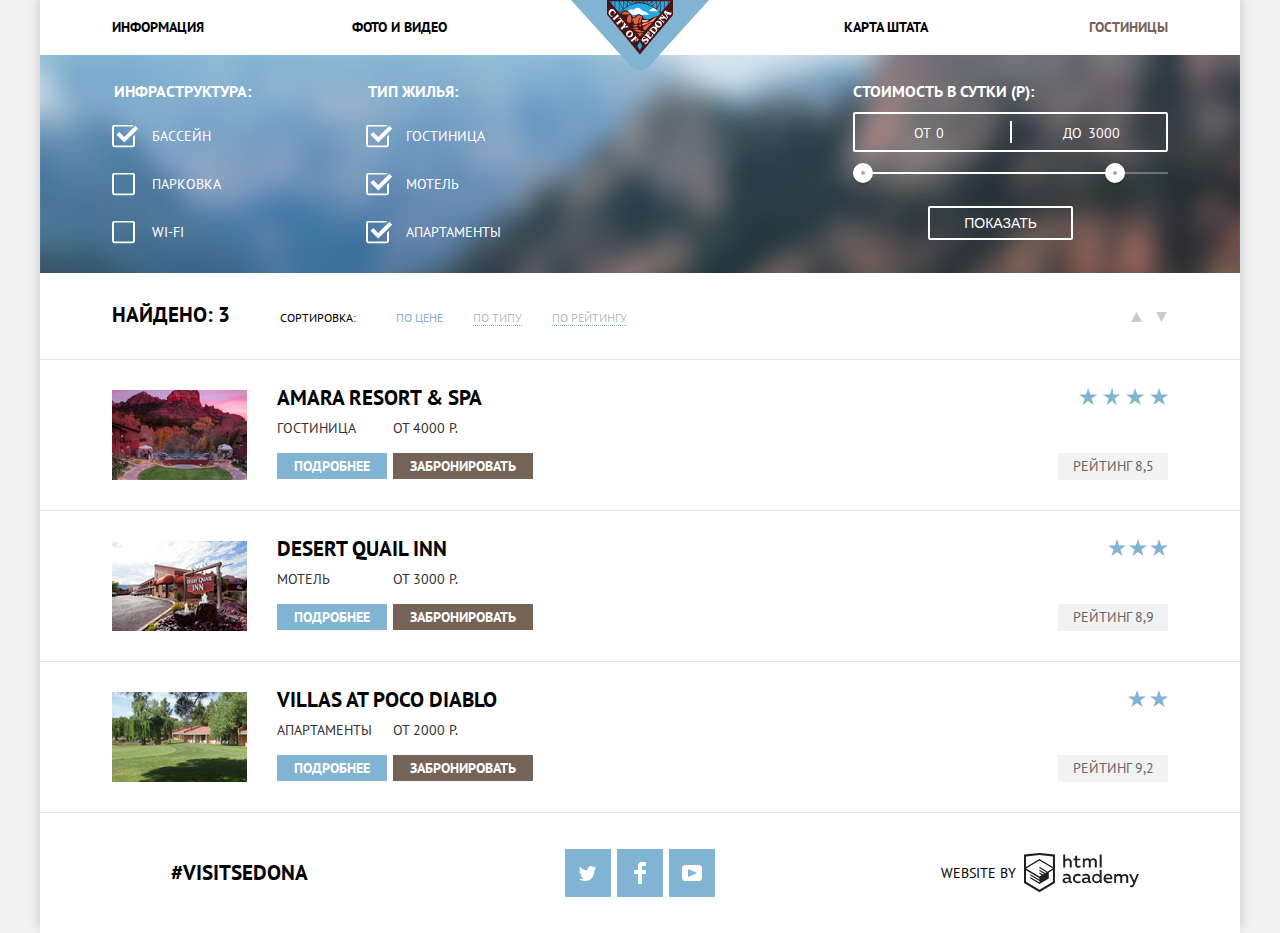
==== commit b595ca7a: "Добавляет последние правки" ====
--- a/catalog.html
+++ b/catalog.html
@@ -191,7 +191,7 @@
 
             <div class="catalog-item-image">
               <a href="catalog-item.html">
-                <img src="img/2-hotel.jpg" alt="Мотель Desert Quail Inn" width="135" height="90">
+                <img src="img/3-hotel.jpg" alt="Мотель Desert Quail Inn" width="135" height="90">
               </a>
             </div>
 
@@ -226,7 +226,7 @@
 
             <div class="catalog-item-image">
               <a href="catalog-item.html">
-                <img src="img/3-hotel.jpg" alt="Апартаменты Villas At Poco Diablo " width="135" height="90">
+                <img src="img/2-hotel.jpg" alt="Апартаменты Villas At Poco Diablo " width="135" height="90">
               </a>
             </div>
 
--- a/css/style.css
+++ b/css/style.css
@@ -408,9 +408,10 @@
 
  .general-background {
   display: block;
-  max-width: 1200px;
+  width: 1200px;
+  /* max-width: 1200px;
   width: 100%;
-  min-width: 768px;
+  min-width: 768px; */
   margin-left: auto;
   margin-right: auto;
   -webkit-box-shadow: 0px -5px 12px rgba(0, 1, 1, 0.2);
@@ -556,10 +557,11 @@
 }
 .features-item-text-container h3 {
   padding-top:45px;
-  padding-bottom: 20px;
+  padding-bottom: 25px;
   width: 50%;
   margin-left: auto;
   margin-right: auto;
+  line-height: 21px;
 }
 .features-item-text-container p {
   padding-bottom: 20px;
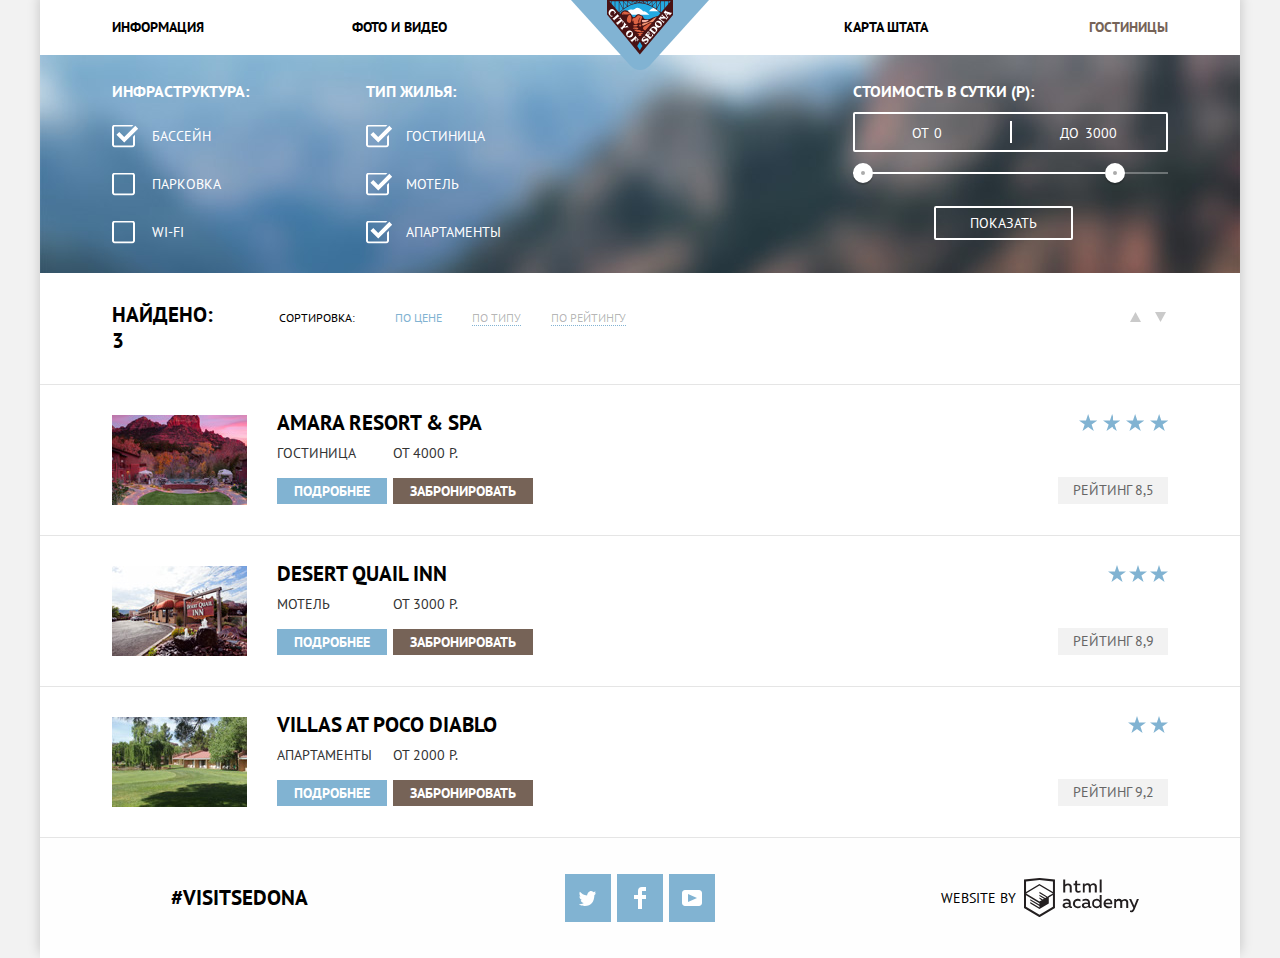
==== commit fd3dd608: "Добавляет правки и минифицированные css" ====
--- a/catalog.html
+++ b/catalog.html
@@ -5,12 +5,13 @@
   <meta charset="utf-8">
   <title>HTML Academy: Седона</title>
   <link href="https://fonts.googleapis.com/css?family=PT+Sans:400,700&amp;subset=cyrillic" rel="stylesheet">
-  <link href="css/normalize.css" rel="stylesheet">
-  <link href="css/style.css" rel="stylesheet">
+  <link href="css/normalize.min.css" rel="stylesheet">
+  <link href="css/style.min.css" rel="stylesheet">
 </head>
 
 <body class="catalog-page">
   <div class="general-background">
+
     <header class="main-header">
 
       <nav class="main-navigation">
@@ -37,10 +38,13 @@
 
     <main class="container">
       <div class="promo-catalog">
+
         <section class="filters">
+
           <h2 class="visually-hidden">Фильтр гостиниц</h2>
 
           <form class="filter" method="get" action="https://echo.htmlacademy.ru/" oninput="#">
+
             <fieldset>
               <legend class="name-search">
                 Инфраструктура:
@@ -65,7 +69,6 @@
                   </label>
                 </li>
               </ul>
-
             </fieldset>
 
             <fieldset>
@@ -92,8 +95,8 @@
                   </label>
                 </li>
               </ul>
-
             </fieldset>
+
             <div class="filter-range">
               <div class="filter-range-title">Стоимость в сутки (р):</div>
               <div class="price-controls">
@@ -104,21 +107,29 @@
                 <div class="scale">
                   <div class="bar"></div>
                 </div>
-                <div class="range-toggle range-toggle-min"></div>
-                <div class="range-toggle range-toggle-max"></div>
+                <div class="range-toggle range-toggle-min" tabindex="0">
+                  <span class="visually-hidden">Двигаем минимальный ползунок</span>
+                </div>
+                <div class="range-toggle range-toggle-max" tabindex="0">
+                  <span class="visually-hidden">Двигаем максимальный ползунок</span>
+                </div>
               </div>
               <button class="btn-transparent" type="submit">Показать</button>
             </div>
+
           </form>
+
         </section>
       </div>
 
       <section class="sorting">
+
         <div class="sorting-results-left">
           <p>
             Найдено: 3
           </p>
         </div>
+
         <div>
           <ul class="sorting-results-center">
             <li>
@@ -135,24 +146,29 @@
             </li>
           </ul>
         </div>
+
         <div class="sorting-results-right">
-          <!-- контейнер для стрелочек -->
+
           <a class="arrow-icon-up" href="#">
+            <span class="visually-hidden">Стрелка сортировки сверху</span>
             <svg xmlns="http://www.w3.org/2000/svg" width="11" height="10" viewBox="0 0 11 10"><path fill="#cacaca" d="M5.5 0L0 10h11z"/></svg>
           </a>
 
           <a class="arrow-icon-down" href="#">
+            <span class="visually-hidden">Стрелка сортировки снизу </span>
             <svg xmlns="http://www.w3.org/2000/svg" width="11" height="10" viewBox="0 0 11 10"><path fill="#cacaca" d="M5.5 10L0 0h11"/></svg>
           </a>
 
-
         </div>
+
       </section>
 
       <section class="catalog">
+
         <h2 class="visually-hidden">Каталог гостиниц</h2>
         <ul class="catalog-list">
           <li class="catalog-item">
+
             <div class="catalog-item-image">
               <a href="catalog-item.html">
                 <img src="img/1-hotel.jpg" alt="Гостиница Amara Resort & Spa" width="135" height="90">
@@ -160,6 +176,7 @@
             </div>
 
             <div class="catalog-item-info">
+
               <h3>
                 <a href="catalog-item" class="item-name">Amara Resort & Spa </a>
               </h3>
@@ -175,6 +192,7 @@
 
               <a class="detail" href="#">Подробнее</a>
               <a class="button" href="#">Забронировать</a>
+
             </div>
 
             <div class="rating">
@@ -208,8 +226,10 @@
                   От 3000 Р.
                 </p>
               </div>
+
               <a class="detail" href="#">Подробнее</a>
               <a class="button" href="#">Забронировать</a>
+
             </div>
 
             <div class="rating">
@@ -246,6 +266,7 @@
 
               <a class="detail" href="#">Подробнее</a>
               <a class="button" href="#">Забронировать</a>
+
             </div>
 
             <div class="rating">
@@ -257,13 +278,16 @@
               </p>
             </div>
           </li>
+
         </ul>
+
       </section>
     </main>
     <footer class="main-footer">
       <div class="footer-hashtag">
         #VISITSEDONA
       </div>
+
       <div class="footer-social">
         <ul>
           <li>
@@ -275,34 +299,38 @@
             </a>
           </li>
           <li>
-              <a class="social-button" href="#">
-            <span class="visually-hidden">Присоединяйтесь в Facebook</span>
-            <svg xmlns="http://www.w3.org/2000/svg" width="12" height="22" viewBox="0 0 12 22">
-              <path fill="#FFF" d="M12 4V0H8a4 4 0 0 0-4 4v4H0v4h4v10h4V12h4V8H8V4h4z"/>
-            </svg>
-              </a>
+            <a class="social-button" href="#">
+              <span class="visually-hidden">Присоединяйтесь в Facebook</span>
+              <svg xmlns="http://www.w3.org/2000/svg" width="12" height="22" viewBox="0 0 12 22">
+                <path fill="#FFF" d="M12 4V0H8a4 4 0 0 0-4 4v4H0v4h4v10h4V12h4V8H8V4h4z"/>
+              </svg>
+            </a>
           </li>
           <li>
             <a class="social-button" href="#">
               <span class="visually-hidden">Смотрите нас на Youtube</span>
               <svg xmlns="http://www.w3.org/2000/svg" xmlns:xlink="http://www.w3.org/1999/xlink" width="20" height="16" viewBox="0 0 20 16">
                 <path fill="#FFF" d="M17 0H3C1.35 0 0 1.35 0 3v10c0 1.65 1.35 3 3 3h14c1.65 0 3-1.35 3-3V3c0-1.65-1.35-3-3-3zM6.027 11.998V4.002L15.014 8l-8.987 3.998z"/>
-            </svg>
+              </svg>
             </a>
           </li>
         </ul>
       </div>
+
       <div class="footer-copyright">
         <p>
           Website by
         </p>
-          <a class="html-academy" href="https://htmlacademy.ru/intensive/htmlcss">
-            <span class="visually-hidden">Разработано HTML Academy</span>
-            <svg id="Layer_1" data-name="Layer 1" xmlns="http://www.w3.org/2000/svg" viewBox="0 0 108.08 36.85"><title>logo-htmlacademy-small1</title><path d="M44.61,26.88a2,2,0,0,0,.55-0.1v1.33a3.25,3.25,0,0,1-1.18.21,1.67,1.67,0,0,1-1.67-1,4.84,4.84,0,0,1-3.14,1.08c-1.51,0-2.91-.83-2.91-2.55,0-2.13,2-2.79,3.71-2.79a11.08,11.08,0,0,1,2.17.25v-0.3c0-1-.76-1.77-2.19-1.77a7.42,7.42,0,0,0-3,.64v-1.7a10.21,10.21,0,0,1,3.19-.55c2.36,0,3.81,1.12,3.81,3.65v3a0.54,0.54,0,0,0,.49.59h0.17Zm-6.44-1.13A1.35,1.35,0,0,0,39.63,27h0.11a3.39,3.39,0,0,0,2.41-1V24.58a9.72,9.72,0,0,0-1.81-.21c-1,0-2.16.33-2.16,1.38h0Zm12.36-6.11a5,5,0,0,1,2.57.64V22a4.08,4.08,0,0,0-2.3-.7,2.75,2.75,0,1,0,0,5.49,5,5,0,0,0,2.43-.64v1.71a6.27,6.27,0,0,1-2.76.57A4.21,4.21,0,0,1,46,24.51q0-.21,0-0.41a4.32,4.32,0,0,1,4.18-4.46h0.38Zm12.17,7.24a2,2,0,0,0,.55-0.1v1.33a3.25,3.25,0,0,1-1.18.21,1.67,1.67,0,0,1-1.67-1,4.84,4.84,0,0,1-3.14,1.08c-1.51,0-2.91-.83-2.91-2.55,0-2.13,2-2.79,3.71-2.79a11.08,11.08,0,0,1,2.17.25v-0.3c0-1-.76-1.77-2.19-1.77a7.42,7.42,0,0,0-3,.64v-1.7a10.21,10.21,0,0,1,3.19-.55c2.36,0,3.81,1.12,3.81,3.65v3a0.54,0.54,0,0,0,.49.59h0.17Zm-6.44-1.13A1.35,1.35,0,0,0,57.73,27h0.11a3.39,3.39,0,0,0,2.41-1V24.58a9.72,9.72,0,0,0-1.81-.21c-1.06,0-2.16.33-2.16,1.38h0ZM73,16V28.2H71.35V26.88a3.88,3.88,0,0,1-3.19,1.54,4.4,4.4,0,0,1,0-8.78,3.81,3.81,0,0,1,3,1.3V16H73Zm-4.53,5.22a2.76,2.76,0,1,0,0,5.52A2.86,2.86,0,0,0,71.15,25V23A2.91,2.91,0,0,0,68.49,21.27ZM79,19.64c3.31,0,4.46,2.68,3.92,5.09H76.7c0.21,1.5,1.67,2.11,3.19,2.11a6.11,6.11,0,0,0,2.64-.59v1.6a7.14,7.14,0,0,1-3,.57C77,28.42,74.78,27,74.78,24a4.18,4.18,0,0,1,4-4.39H79Zm0.09,1.54a2.28,2.28,0,0,0-2.44,2.1v0.06H81.3A2,2,0,0,0,79.13,21.18Zm5.73,7V19.87h1.65v1a3.81,3.81,0,0,1,2.78-1.27A2.86,2.86,0,0,1,91.89,21a4.12,4.12,0,0,1,2.91-1.33A3.06,3.06,0,0,1,98,23V28.2h-1.9V23.05a1.59,1.59,0,0,0-1.42-1.75H94.42a2.8,2.8,0,0,0-2.07,1.12V28.2h-1.9V23.05A1.59,1.59,0,0,0,89,21.31H88.8a3,3,0,0,0-2.21,1.29v5.63H84.86Zm21.31-8.33h1.9l-3.91,9.46c-0.9,2.17-2.09,2.86-3.35,2.86a4.76,4.76,0,0,1-1.1-.14V30.46a2.86,2.86,0,0,0,.85.12c0.9,0,1.58-.64,2.07-1.9l0.17-.42-4-8.4h2l2.86,6.29ZM38.73,1.46V6.22a3.81,3.81,0,0,1,2.7-1.14,3.25,3.25,0,0,1,3.44,3.4v5.15H43V8.72a1.81,1.81,0,0,0-1.61-2h-0.3a2.93,2.93,0,0,0-2.32,1.39v5.52h-1.9V1.46h1.9ZM49.94,2.31v3h3V6.91h-3v3.81c0,1.1.5,1.46,1.58,1.46a4.49,4.49,0,0,0,1.69-.33v1.6A6.8,6.8,0,0,1,51,13.8a2.55,2.55,0,0,1-2.86-2.74V6.89H46.58V5.26h1.5V2.74Zm5.4,11.31V5.28H57v1A3.81,3.81,0,0,1,59.77,5a2.86,2.86,0,0,1,2.6,1.33A4.12,4.12,0,0,1,65.28,5,3.06,3.06,0,0,1,68.44,8.4v5.21h-1.9V8.46a1.59,1.59,0,0,0-1.42-1.75H64.89a2.8,2.8,0,0,0-2.07,1.12v5.78h-1.9V8.46A1.59,1.59,0,0,0,59.5,6.71H59.27A3,3,0,0,0,57.06,8v5.63H55.34ZM71.17,1.45H73V13.6H71.17V1.45ZM14.71,0H14.55L0,1.54V28.21l14.55,8.66,14.55-8.66V1.54Zm12.5,27.1L14.55,34.64,1.9,27.12V16.18l12.59,7.5V25L5.86,19.9v1.31l8.68,5.21v1.39L5.87,22.65V24l8.68,5.21,8.75-5.24V18.31L27.2,16V27.12Zm0-12.53-3.48,2-1.6,1L14.51,13v1.31L21,18.23H21l-0.14.09-1,.54-5.37-3.2V17l4.24,2.52-1,.67-3.2-1.9v1.31l2.1,1.24L14.5,22.1,2,14.65,14.51,7.11Zm0-1.32L14.49,5.76,1.91,13.25v-10L14.56,1.92,27.21,3.25v10h0Z" transform="translate(0 -0.02)" fill="#231f20"/></svg>
-
-          </a>
+        <a class="html-academy" href="https://htmlacademy.ru/intensive/htmlcss">
+          <span class="visually-hidden">Разработано HTML Academy</span>
+          <svg id="Layer_1" data-name="Layer 1" xmlns="http://www.w3.org/2000/svg" viewBox="0 0 108.08 36.85">
+            <title>logo-htmlacademy-small1</title>
+            <path d="M44.61,26.88a2,2,0,0,0,.55-0.1v1.33a3.25,3.25,0,0,1-1.18.21,1.67,1.67,0,0,1-1.67-1,4.84,4.84,0,0,1-3.14,1.08c-1.51,0-2.91-.83-2.91-2.55,0-2.13,2-2.79,3.71-2.79a11.08,11.08,0,0,1,2.17.25v-0.3c0-1-.76-1.77-2.19-1.77a7.42,7.42,0,0,0-3,.64v-1.7a10.21,10.21,0,0,1,3.19-.55c2.36,0,3.81,1.12,3.81,3.65v3a0.54,0.54,0,0,0,.49.59h0.17Zm-6.44-1.13A1.35,1.35,0,0,0,39.63,27h0.11a3.39,3.39,0,0,0,2.41-1V24.58a9.72,9.72,0,0,0-1.81-.21c-1,0-2.16.33-2.16,1.38h0Zm12.36-6.11a5,5,0,0,1,2.57.64V22a4.08,4.08,0,0,0-2.3-.7,2.75,2.75,0,1,0,0,5.49,5,5,0,0,0,2.43-.64v1.71a6.27,6.27,0,0,1-2.76.57A4.21,4.21,0,0,1,46,24.51q0-.21,0-0.41a4.32,4.32,0,0,1,4.18-4.46h0.38Zm12.17,7.24a2,2,0,0,0,.55-0.1v1.33a3.25,3.25,0,0,1-1.18.21,1.67,1.67,0,0,1-1.67-1,4.84,4.84,0,0,1-3.14,1.08c-1.51,0-2.91-.83-2.91-2.55,0-2.13,2-2.79,3.71-2.79a11.08,11.08,0,0,1,2.17.25v-0.3c0-1-.76-1.77-2.19-1.77a7.42,7.42,0,0,0-3,.64v-1.7a10.21,10.21,0,0,1,3.19-.55c2.36,0,3.81,1.12,3.81,3.65v3a0.54,0.54,0,0,0,.49.59h0.17Zm-6.44-1.13A1.35,1.35,0,0,0,57.73,27h0.11a3.39,3.39,0,0,0,2.41-1V24.58a9.72,9.72,0,0,0-1.81-.21c-1.06,0-2.16.33-2.16,1.38h0ZM73,16V28.2H71.35V26.88a3.88,3.88,0,0,1-3.19,1.54,4.4,4.4,0,0,1,0-8.78,3.81,3.81,0,0,1,3,1.3V16H73Zm-4.53,5.22a2.76,2.76,0,1,0,0,5.52A2.86,2.86,0,0,0,71.15,25V23A2.91,2.91,0,0,0,68.49,21.27ZM79,19.64c3.31,0,4.46,2.68,3.92,5.09H76.7c0.21,1.5,1.67,2.11,3.19,2.11a6.11,6.11,0,0,0,2.64-.59v1.6a7.14,7.14,0,0,1-3,.57C77,28.42,74.78,27,74.78,24a4.18,4.18,0,0,1,4-4.39H79Zm0.09,1.54a2.28,2.28,0,0,0-2.44,2.1v0.06H81.3A2,2,0,0,0,79.13,21.18Zm5.73,7V19.87h1.65v1a3.81,3.81,0,0,1,2.78-1.27A2.86,2.86,0,0,1,91.89,21a4.12,4.12,0,0,1,2.91-1.33A3.06,3.06,0,0,1,98,23V28.2h-1.9V23.05a1.59,1.59,0,0,0-1.42-1.75H94.42a2.8,2.8,0,0,0-2.07,1.12V28.2h-1.9V23.05A1.59,1.59,0,0,0,89,21.31H88.8a3,3,0,0,0-2.21,1.29v5.63H84.86Zm21.31-8.33h1.9l-3.91,9.46c-0.9,2.17-2.09,2.86-3.35,2.86a4.76,4.76,0,0,1-1.1-.14V30.46a2.86,2.86,0,0,0,.85.12c0.9,0,1.58-.64,2.07-1.9l0.17-.42-4-8.4h2l2.86,6.29ZM38.73,1.46V6.22a3.81,3.81,0,0,1,2.7-1.14,3.25,3.25,0,0,1,3.44,3.4v5.15H43V8.72a1.81,1.81,0,0,0-1.61-2h-0.3a2.93,2.93,0,0,0-2.32,1.39v5.52h-1.9V1.46h1.9ZM49.94,2.31v3h3V6.91h-3v3.81c0,1.1.5,1.46,1.58,1.46a4.49,4.49,0,0,0,1.69-.33v1.6A6.8,6.8,0,0,1,51,13.8a2.55,2.55,0,0,1-2.86-2.74V6.89H46.58V5.26h1.5V2.74Zm5.4,11.31V5.28H57v1A3.81,3.81,0,0,1,59.77,5a2.86,2.86,0,0,1,2.6,1.33A4.12,4.12,0,0,1,65.28,5,3.06,3.06,0,0,1,68.44,8.4v5.21h-1.9V8.46a1.59,1.59,0,0,0-1.42-1.75H64.89a2.8,2.8,0,0,0-2.07,1.12v5.78h-1.9V8.46A1.59,1.59,0,0,0,59.5,6.71H59.27A3,3,0,0,0,57.06,8v5.63H55.34ZM71.17,1.45H73V13.6H71.17V1.45ZM14.71,0H14.55L0,1.54V28.21l14.55,8.66,14.55-8.66V1.54Zm12.5,27.1L14.55,34.64,1.9,27.12V16.18l12.59,7.5V25L5.86,19.9v1.31l8.68,5.21v1.39L5.87,22.65V24l8.68,5.21,8.75-5.24V18.31L27.2,16V27.12Zm0-12.53-3.48,2-1.6,1L14.51,13v1.31L21,18.23H21l-0.14.09-1,.54-5.37-3.2V17l4.24,2.52-1,.67-3.2-1.9v1.31l2.1,1.24L14.5,22.1,2,14.65,14.51,7.11Zm0-1.32L14.49,5.76,1.91,13.25v-10L14.56,1.92,27.21,3.25v10h0Z" transform="translate(0 -0.02)" fill="#231f20"/></svg>
+        </a>
       </div>
+
     </footer>
+
   </div>
 </body>
 
--- a/css/style.min.css
+++ b/css/style.min.css
@@ -0,0 +1 @@
+body{margin:0;padding:0;font-family:'PT Sans',Arial,sans-serif;font-size:14px;line-height:24px;font-weight:700;color:#000000;text-transform:uppercase;background-color:#f2f2f2}a{text-decoration:none}.visually-hidden{position:absolute;width:1px;height:1px;margin:-1px;border:0;padding:0;clip:rect(0 0 0 0);overflow:hidden}.general-background{background-color:#ffffff}.main-navigation{font-size:14px;line-height:26px;font-weight:700;color:#000000}.site-navigation{list-style:none;padding:0}.site-navigation a{color:#000000;text-decoration:none;}.site-navigation a:hover,.site-navigation a:focus{color:#81b3d2}.site-navigation a:active{color:#000000;opacity:0.3}.site-navigation a.current{color:#766357}.site-navigation a.current:hover,.site-navigation a.current:focus{color:#766357}.site-navigation a.current:active{color:#766357;opacity:1}.promo{background-image:url(../img/background.jpg);background-repeat:no-repeat;background-color:#31424c;}.promo-catalog{background-image:url(../img/catalog.jpg);background-repeat:no-repeat;background-color:#6d9bc2;color:#ffffff}.container .visually{font-size:21px;font-weight:700;line-height:26px}.container .visually,.container .visually-features{text-align:center}.features h2{color:#333333;font-size:14px;line-height:26px;font-weight:400}.item-recommendations{background-color:#ffffff}.features-list,.features-item-recommendations{list-style:none}.features-item,.item-recommendations{text-align:center}.features-item h3,.item-recommendations h4{font-size:21px}.features-item p,.item-recommendations p{font-size:14px;line-height:21px;color:#333333;font-weight:400}.search{text-align:center;background-color:#ffffff}.booking h2{font-size:30px;line-height:36px;text-align:center}.booking .booking-info{font-size:14px;line-height:24px;font-weight:400;color:#333333;text-align:center}.button-search{display:block;font:inherit;font-size:21px;line-height:26px;text-align:center;vertical-align:middle;color:#ffffff;border:none;width:568px;margin-left:auto;margin-right:auto;padding-top:30px;padding-bottom:30px;background-color:#766357}.booking .button-search:hover,.booking .button-search:focus{background-color:#604e43}.booking .button-search:active{background-color:#503e33;color:rgba(255,255,255,0.3)}.booking .departure,.booking .arrival{font-size:14px}.input-field{background-color:#f2f2f2;border:none;font-size:14px;line-height:26px;width:295px;height:36px;text-transform:uppercase}.input-field:hover,.input-field:focus{background-color:#ebebeb;border:none}.input-field:focus{background-color:#ffffff}.appointment-item .input-field::-webkit-input-placeholder{color:#000000;font-weight:700;opacity:1}.appointment-item .input-field:-ms-input-placeholder{color:#000000;font-weight:700;opacity:1}.appointment-item .input-field::-ms-input-placeholder{color:#000000;font-weight:700;opacity:1}.appointment-item .input-field::placeholder{color:#000000;font-weight:700;opacity:1}input.days{width:114px;height:38px}.button-blue{font:inherit;color:#ffffff;background-color:#81b3d2;font-size:21px;font-weight:700;line-height:26px;padding:15px 196px 17px;border:none;text-transform:uppercase;width:458px}.button-blue:hover,.button-blue:focus{background-color:#669ec0}.button-blue:active{background-color:#5496bd;color:rgba(255,255,255,0.3)}.filter fieldset{border:none;margin:0;padding:0}.filter legend{font-size:16px;line-height:21px}.filter ul{list-style:none;font-size:14px;line-height:21px;font-weight:400}.filter .filter-button{font:inherit;color:#ffffff;padding:6px 35px;font-weight:400;text-align:center;text-transform:uppercase;background:0 0;border:2px solid #ffffff}.filter .filter-button:hover,.filter .filter-button:focus{color:#000000;background-color:#ffffff;border:none}.sorting-results-left p{font-size:21px;line-height:26px;color:#000000;text-transform:uppercase}.sorting-results-center li{font-size:12px;line-height:18px;font-weight:400;text-transform:uppercase;list-style:none}.sorting-results-active a{color:rgba(0,0,0,0.3);border-bottom:1px dotted #81b3d2;text-decoration:none}.sorting-results-active a:hover,.sorting-results-active a:focus{color:#81b3d2}.sorting-results-active a:active{color:#000000;border-bottom:1px dashed transparent}.sorting-results-active .element-active{color:#81b3d2;text-decoration:none;border-bottom:none}.sorting-results-active .element-active:hover,.sorting-results-active .element-active:focus{color:#81b3d2}.sorting-results-active .element-active:active{color:#81b3d2}.catalog li{list-style:none}.catalog .item-name{color:#000000;font-size:21px;line-height:26px;font-weight:700;text-decoration:none}.catalog .item-name:hover,.catalog .item-name:focus{color:#81b3d2}.catalog .item-name:active{color:rgba(0,0,0,0.3)}.catalog .price-type{color:#333333;font-size:14px;font-weight:400;line-height:21px}.detail{line-height:21px;padding:4px 17px;line-height:21px;background-color:#81b3d2;color:#ffffff;border:none;text-decoration:none}.detail:hover,.detail:focus{background-color:#669ec0}.detail:active{background-color:#5496bd;color:rgba(255,255,255,0.3)}.button{padding:4px 17px;line-height:21px;background-color:#766357;color:#ffffff;border:none;text-decoration:none}.button:hover,.button:focus{background-color:#604e43}.button:active{background-color:#503e33;color:rgba(255,255,255,0.3)}.rating{color:#666666;font-size:14px;font-weight:400;line-height:21px;width:110px}.footer-hashtag{font-size:21px;line-height:26px;color:#000000;font-weight:700;border:none;text-align:center}.footer-social ul{list-style:none;text-align:center}.social-button{color:#81b3d2;text-decoration:none}.social-button:hover,.social-button:focus{color:#669ec0}.social-button:active{color:#5496bd}.footer-copyright{text-align:center}.footer-copyright p{font-size:14px;line-height:26px}.footer-copyright a{color:#000000;text-decoration:none}.footer-copyright a:hover,.footer-copyright a:focus{color:#81b3d2}.footer-copyright a:active{color:#bdbbbc}.general-background{display:block;width:1200px;position:relative;margin-left:auto;margin-right:auto;-webkit-box-shadow:0 -5px 12px rgba(0,1,1,0.2);box-shadow:0 -5px 12px rgba(0,1,1,0.2)}.main-navigation{display:-webkit-box;display:-ms-flexbox;display:flex;-ms-flex-wrap:wrap;flex-wrap:wrap;-webkit-box-orient:vertical;-webkit-box-direction:normal;-ms-flex-direction:column;flex-direction:column;-webkit-box-align:center;-ms-flex-align:center;align-items:center}.main-header-logo{width:138px;height:72px;-webkit-box-ordinal-group:1;-ms-flex-order:0;order:0;position:absolute;z-index:2;left:0;right:0;margin-left:auto;margin-right:auto}.site-navigation{display:-webkit-box;display:-ms-flexbox;display:flex;-ms-flex-wrap:wrap;flex-wrap:wrap;-webkit-box-orient:horizontal;-webkit-box-direction:normal;-ms-flex-direction:row;flex-direction:row;margin:0;padding-left:0;list-style:none;width:1200px}.left-column{width:20%;padding-top:14px;padding-bottom:15px;text-align:left;padding-left:6%;-webkit-box-sizing:border-box;box-sizing:border-box}.indent{margin-right:20%}.right-column{width:20%;padding-top:14px;padding-bottom:15px;text-align:right;padding-right:6%;-webkit-box-sizing:border-box;box-sizing:border-box}.promo{position:relative;padding-top:77px;height:433px;background-size:cover}.promo::after{content:'';position:absolute;bottom:0;left:0;display:block;width:100%;height:58px;background-image:url(../img/mask.svg);background-repeat:no-repeat;background-size:100% 58px}.promo img{display:block;margin:0 auto;padding-bottom:144px}.cause{padding-top:59px;padding-bottom:50px;width:600px;margin:0 auto}.cause .visually,.cause .visually-features{margin:0}.cause .visually{margin-bottom:29px}.features-list{display:-webkit-box;display:-ms-flexbox;display:flex;-ms-flex-wrap:wrap;flex-wrap:wrap;padding:0;margin-top:0;margin-bottom:0}.features-item{width:100%}.features-item-container{display:-webkit-box;display:-ms-flexbox;display:flex}.features-item-text-container{background-color:#81b3d2;color:#ffffff;width:33.33%}.features-item-text-container h3,.features-item-text-container p{margin:0}.features-item-text-container h3{padding-top:45px;padding-bottom:25px;width:50%;margin-left:auto;margin-right:auto;line-height:21px}.features-item-text-container p{padding-bottom:20px;width:73%;margin-left:auto;margin-right:auto;color:#ffffff}.features-item-text-container .special-width{width:77%}.features-item-text-container p:last-child{padding-bottom:20px}.features-item:nth-child(2) .features-item-text-container{-webkit-box-ordinal-group:3;-ms-flex-order:2;order:2}.features-item:nth-child(2) .features-item-img-container{-webkit-box-ordinal-group:2;-ms-flex-order:1;order:1}.features-item-img-container{-webkit-box-align:center;-ms-flex-align:center;align-items:center;-webkit-box-pack:center;-ms-flex-pack:center;justify-content:center;height:256px;overflow:hidden;width:66.666%}.features-item-img-container img{margin-top:-72px}.features-item-recommendations{display:-webkit-box;display:-ms-flexbox;display:flex;-ms-flex-wrap:wrap;flex-wrap:wrap;padding:0;margin:0;list-style:none}.features-item-recommendations li{-webkit-box-flex:1;-ms-flex-positive:1;flex-grow:1;width:33%;margin-top:158px;padding-bottom:84px}.item-recommendations h4,.item-recommendations p{margin:0}.item-recommendations h4{padding-bottom:22px;position:relative}.item-recommendations p{width:75%;margin-left:auto;margin-right:auto}.last-features{display:-webkit-box;display:-ms-flexbox;display:flex;-ms-flex-wrap:wrap;flex-wrap:wrap;padding:0;margin:0;list-style:none;width:100%;background-color:#eeeeee}.last-features{-webkit-box-flex:1;-ms-flex-positive:1;flex-grow:1;width:33.33%}.last-features h3,.last-features p{margin:0}.last-features h3{margin-top:44px;padding-bottom:22px;width:39%;margin-left:auto;margin-right:auto}.last-features p{padding-bottom:20px;width:63%;margin-left:auto;margin-right:auto}p.special-width{width:70%}.last-features p:last-child{padding-bottom:59px}.search{width:568px;margin:0 auto;padding:0}.search h2,.search p{margin-bottom:0}.search h2{margin-top:48px;padding-bottom:24px}.search p{margin-top:0;padding-bottom:47px}.map{position:relative;background-color:#cddfad;background-image:url(../img/map.png);height:593px;background-position:center 0;background-size:cover}.search-form{width:458px;min-height:287px;margin:0;padding:0;margin-right:auto;margin-left:auto;padding:55px;background-color:#ffffff}.appointment-form button{margin-right:auto;margin-left:auto}.appointment-item{display:-webkit-box;display:-ms-flexbox;display:flex;-ms-flex-wrap:wrap;flex-wrap:wrap;-webkit-box-align:center;-ms-flex-align:center;align-items:center;position:relative}.search-form p{margin-top:0;margin-bottom:29px}.appointment-item label{margin-right:auto}.appointment-item .travel,.appointment-item .travel{height:38px;padding-top:0;padding-bottom:0;padding-left:13px}.search-form input:nth-child(3),.search-form input:nth-child(4){height:38px;width:38px;padding-top:0;padding-bottom:0;text-align:center}.line-input{display:-webkit-box;display:-ms-flexbox;display:flex;-webkit-box-pack:justify;-ms-flex-pack:justify;justify-content:space-between}.adulta-line-input label{padding-right:41px}.children-line-input label{padding-right:27px}.adulta-line-input p,.children-line-input p{margin-bottom:57px}.main-footer{display:-webkit-box;display:-ms-flexbox;display:flex;-ms-flex-wrap:wrap;flex-wrap:wrap;width:100%;-webkit-box-pack:justify;-ms-flex-pack:justify;justify-content:space-between;-webkit-box-align:center;-ms-flex-align:center;align-items:center;margin:0;padding:0;background-color:rgba(254,254,254,.9);padding-top:36px;padding-bottom:36px}.over-map{position:relative;z-index:1;margin-top:-120px}.footer-hashtag{width:33.33%}.footer-social{width:33.33%}.footer-social ul{display:-webkit-box;display:-ms-flexbox;display:flex;-ms-flex-wrap:wrap;flex-wrap:wrap;-webkit-box-pack:justify;-ms-flex-pack:justify;justify-content:space-between;width:150px;padding:0;margin:0 auto}.social-button{display:-webkit-box;display:-ms-flexbox;display:flex;-ms-flex-wrap:wrap;flex-wrap:wrap;position:relative;width:46px;height:48px;background-color:#81b3d2;-webkit-box-align:center;-ms-flex-align:center;align-items:center;-webkit-box-pack:center;-ms-flex-pack:center;justify-content:center}.social-button:hover,.social-button:focus{background-color:#669ec0}.social-button:active{background-color:#5496bd}.social-button:active path{opacity:0.3}.footer-copyright p{font-weight:400;margin:0;padding-right:8px}.footer-copyright{display:-webkit-box;display:-ms-flexbox;display:flex;width:33.33%;-webkit-box-align:center;-ms-flex-align:center;align-items:center;-webkit-box-pack:center;-ms-flex-pack:center;justify-content:center}.html-academy{display:block;width:115px;height:41px}.html-academy:hover path,.html-academy:focus path{fill:#81b3d2}.html-academy:active path{fill:#bdbbbc}.home-element::before{content:'';position:absolute;width:75px;height:72px;bottom:75px;left:41%;background-image:url(../img/icon-1.svg);background-repeat:no-repeat}.food-element::before{content:'';position:absolute;width:74px;height:70px;bottom:75px;left:41%;background-image:url(../img/icon-3.svg);background-repeat:no-repeat}.souvenir-element::before{content:'';position:absolute;width:64px;height:76px;bottom:75px;left:41%;background-image:url(../img/icon-2.svg);background-repeat:no-repeat}button.icon-calendar{margin:0;padding:0}.icon-calendar{position:relative;width:38px;height:38px;background-color:#f2f2f2;border:0;cursor:pointer}.icon-calendar:hover path,.icon-calendar:focus path{fill:#000000}.icon-calendar:active path{fill:#81b3d2}.btn-minus-icon,.btn-plus-icon{position:relative;width:38px;height:38px;padding:0;;margin:0;background-color:#f2f2f2;border:0;cursor:pointer}.btn-minus-icon::before{content:'';position:absolute;width:12px;height:3px;background-image:url(../img/grey-minus.png);bottom:17px;left:13px}.btn-minus-icon:hover::before,.btn-minus-icon:focus::before{background-image:url(../img/black-minus.png)}.btn-minus-icon:active::before{background-image:url(../img/blue-minus.png)}.btn-plus-icon::before{content:'';position:absolute;width:11px;height:11px;background-image:url(../img/grey-plus.png);bottom:13px;left:14px}.btn-plus-icon:hover::before,.btn-plus-icon:focus::before{background-image:url(../img/black-plus.png)}.btn-plus-icon:active::before{background-image:url(../img/blue-plus.png)}.sorting-results-right{width:36px}.arrow-icon-up{margin-right:10px}.arrow-icon-up:hover path,.arrow-icon-up:focus path{fill:#000000}.arrow-icon-up:active path{fill:#81b3d2}.arrow-icon-down:hover path,.arrow-icon-down:focus path{fill:#000000}.arrow-icon-down:active path{fill:#81b3d2}.filter{display:-webkit-box;display:-ms-flexbox;display:flex;-ms-flex-wrap:wrap;flex-wrap:wrap;-webkit-box-pack:start;-ms-flex-pack:start;justify-content:flex-start;padding-right:6%;padding-left:6%;padding-bottom:3px;padding-top:26px}.filter-checkboxes li{padding-bottom:27px}.filter fieldset:first-child{width:204px;margin-right:50px}.filter fieldset:nth-child(2){width:485px}.filter-checkboxes{padding-left:0;margin:0}.name-search{padding-bottom:24px}.filter-range{margin-right:0;margin-left:auto}.visually-hidden:not(:focus):not(:active),input[type='checkbox'].visually-hidden,input[type='radio'].visually-hidden{position:absolute;width:1px;height:1px;margin:-1px;border:0;padding:0;white-space:nowrap;-webkit-clip-path:inset(100%);clip-path:inset(100%);clip:rect(0 0 0 0);overflow:hidden}.filter-checkbox + label{position:relative;padding-left:40px;cursor:pointer}.filter-checkbox + label::before{content:'';position:absolute;left:0;top:50%;-webkit-transform:translateY(-50%);-ms-transform:translateY(-50%);transform:translateY(-50%);width:23px;height:23px;background-image:url(../img/checkbox-off.svg);background-repeat:no-repeat}.filter-checkbox:checked + label::before{width:27px;background-image:url(../img/checkbox-on.svg)}.filter-checkbox:disabled + label{color:#6a6a6a}.filter-checkbox:disabled + label::before{background-image:url(../img/checkbox-disabled-off.png)}.filter-checkbox:checked:disabled + label::before{width:27px;background-image:url(../img/checkbox-disabled-on.png)}.filter-checkbox:focus + label::before{outline:1px dashed #ffffff;outline-offset:2px}.filter-range{width:315px;margin-left:auto;margin-right:0;color:#ffffff;text-transform:uppercase}.filter-range-title{margin-bottom:10px;font-weight:600;font-size:16px;line-height:21px}.price-controls{position:relative;height:36px;margin-bottom:20px;font-size:0;font-weight:400;border:2px solid #ffffff;border-radius:2px}.price-controls::after{content:'';position:absolute;top:50%;left:50%;width:2px;height:22px;background:#ffffff;-webkit-transform:translate(-50%,-50%);-ms-transform:translate(-50%,-50%);transform:translate(-50%,-50%)}.price-controls label{display:inline-block;font-size:14px;min-height:38px;vertical-align:middle;cursor:pointer}.price-controls .min-price,.price-controls .max-price{width:131px;padding-left:0;text-align:right;padding-top:6px;margin-right:20px}.price-controls input{width:50px;margin:0;color:inherit;font:inherit;background:none;border:none}.range-controls{position:relative;margin-bottom:32px}.range-controls .scale{height:2px;background:rgba(255,255,255,0.3)}.range-controls .bar{width:80%;height:2px;background:#ffffff}.range-toggle{position:absolute;top:-9px;width:4px;height:4px;background:#ababab;border:8px solid #ffffff;border-radius:50%;-webkit-box-shadow:0 2px 1px 0 rgba(0,1,1,0.2);box-shadow:0 2px 1px 0 rgba(0,1,1,0.2);cursor:pointer}.range-toggle:hover,.range-toggle:focus{border:9px solid #ffffff}.range-toggle:hover{background:#1c4f80}.range-toggle-min{left:0}.range-toggle-max{left:80%}.btn-transparent{display:block;margin:0 auto;margin-right:95px;padding:5px 34px;font-size:14px;line-height:20px;color:#ffffff;text-transform:uppercase;background:transparent;border:2px solid #ffffff;border-radius:2px;cursor:pointer}.btn-transparent:hover{color:#000000;background:#ffffff}.sorting{display:-webkit-box;display:-ms-flexbox;display:flex;-ms-flex-wrap:wrap;flex-wrap:wrap;-webkit-box-align:baseline;-ms-flex-align:baseline;align-items:baseline;margin:0;padding:29px 6%;border-bottom:1px solid #e5e5e5;padding-bottom:30px}.sorting p{margin:0;margin-right:50px;max-width:117px}.sorting-results-center{display:-webkit-box;display:-ms-flexbox;display:flex;margin:0;padding:0;-webkit-box-pack:start;-ms-flex-pack:start;justify-content:flex-start;-ms-flex-line-pack:stretch;align-content:stretch}.sorting-results-center li:first-child{padding-right:40px}.sorting-results-center li:nth-child(2),.sorting-results-center li:nth-child(3){padding-right:30px}.sorting-results-center li:last-child{margin-right:504px}.catalog-list{padding:0;margin:0}.catalog li{list-style:none;padding-left:6%;padding-right:6%;padding-top:25px;-webkit-box-sizing:border-box;box-sizing:border-box}.catalog-item{display:-webkit-box;display:-ms-flexbox;display:flex;width:100%;-ms-flex-wrap:wrap;flex-wrap:wrap;-webkit-box-pack:start;-ms-flex-pack:start;justify-content:flex-start;-webkit-box-align:start;-ms-flex-align:start;align-items:flex-start;padding-bottom:30px;border-bottom:1px solid #e5e5e5}.catalog-item .catalog-item-image{margin-right:30px;margin-top:5px}.catalog-item-image a{width:0;height:0;line-height:0}.catalog-item-image img{vertical-align:middle}.catalog-item .catalog-item-info{margin-right:auto;max-width:700px}.catalog-item-info h3{margin:0 0 7px;padding:0}.price-type{display:-webkit-box;display:-ms-flexbox;display:flex;-webkit-box-pack:start;-ms-flex-pack:start;justify-content:flex-start;-webkit-box-align:center;-ms-flex-align:center;align-items:center}.price-type p{width:120px;margin:0;margin-bottom:15px;margin-right:-4px}.detail{margin-right:2px}.rating{text-align:right}.rating p:last-child{margin:0;margin-top:45px;background-color:#f2f2f2;text-align:center;padding-top:3px;padding-bottom:3px}.star{display:inline-block;background-image:url(../img/star.svg);background-repeat:space;width:89px;height:18px;background-color:#ffffff;margin:0;margin-top:3px;vertical-align:middle}.star.three{width:60px}.star.two{width:40px}.search-form{display:none}@-webkit-keyframes bang{0%{-webkit-transform:translateY(-28px);transform:translateY(-28px)}60%{-webkit-transform:translateY(10px);transform:translateY(10px)}100%{-webkit-transform:translateY(0px);transform:translateY(0px)}}@keyframes bang{0%{-webkit-transform:translateY(-28px);transform:translateY(-28px)}60%{-webkit-transform:translateY(10px);transform:translateY(10px)}100%{-webkit-transform:translateY(0px);transform:translateY(0px)}}.modal-show{position:absolute;display:block;-webkit-animation-name:bang;animation-name:bang;-webkit-animation-duration:0.6s;animation-duration:0.6s;-webkit-box-shadow:0 7px 15px rgba(0,1,1,0.15);box-shadow:0 7px 15px rgba(0,1,1,0.15);top:0%;left:26.4%}.interactive-map iframe{border:none;position:relative;background-size:cover;width:100%}@-webkit-keyframes shake{0%,100%{-webkit-transform:translateY(0);transform:translateY(0)}10%,30%,50%,70%,90%{-webkit-transform:translateY(-10px);transform:translateY(-10px)}20%,40%,60%,80%{-webkit-transform:translateY(0);transform:translateY(0)}}@keyframes shake{0%,100%{-webkit-transform:translateY(0);transform:translateY(0)}10%,30%,50%,70%,90%{-webkit-transform:translateY(-10px);transform:translateY(-10px)}20%,40%,60%,80%{-webkit-transform:translateY(0);transform:translateY(0)}}.modal-error{-webkit-animation-name:shake;animation-name:shake;-webkit-animation-duration:0.6s;animation-duration:0.6s}
